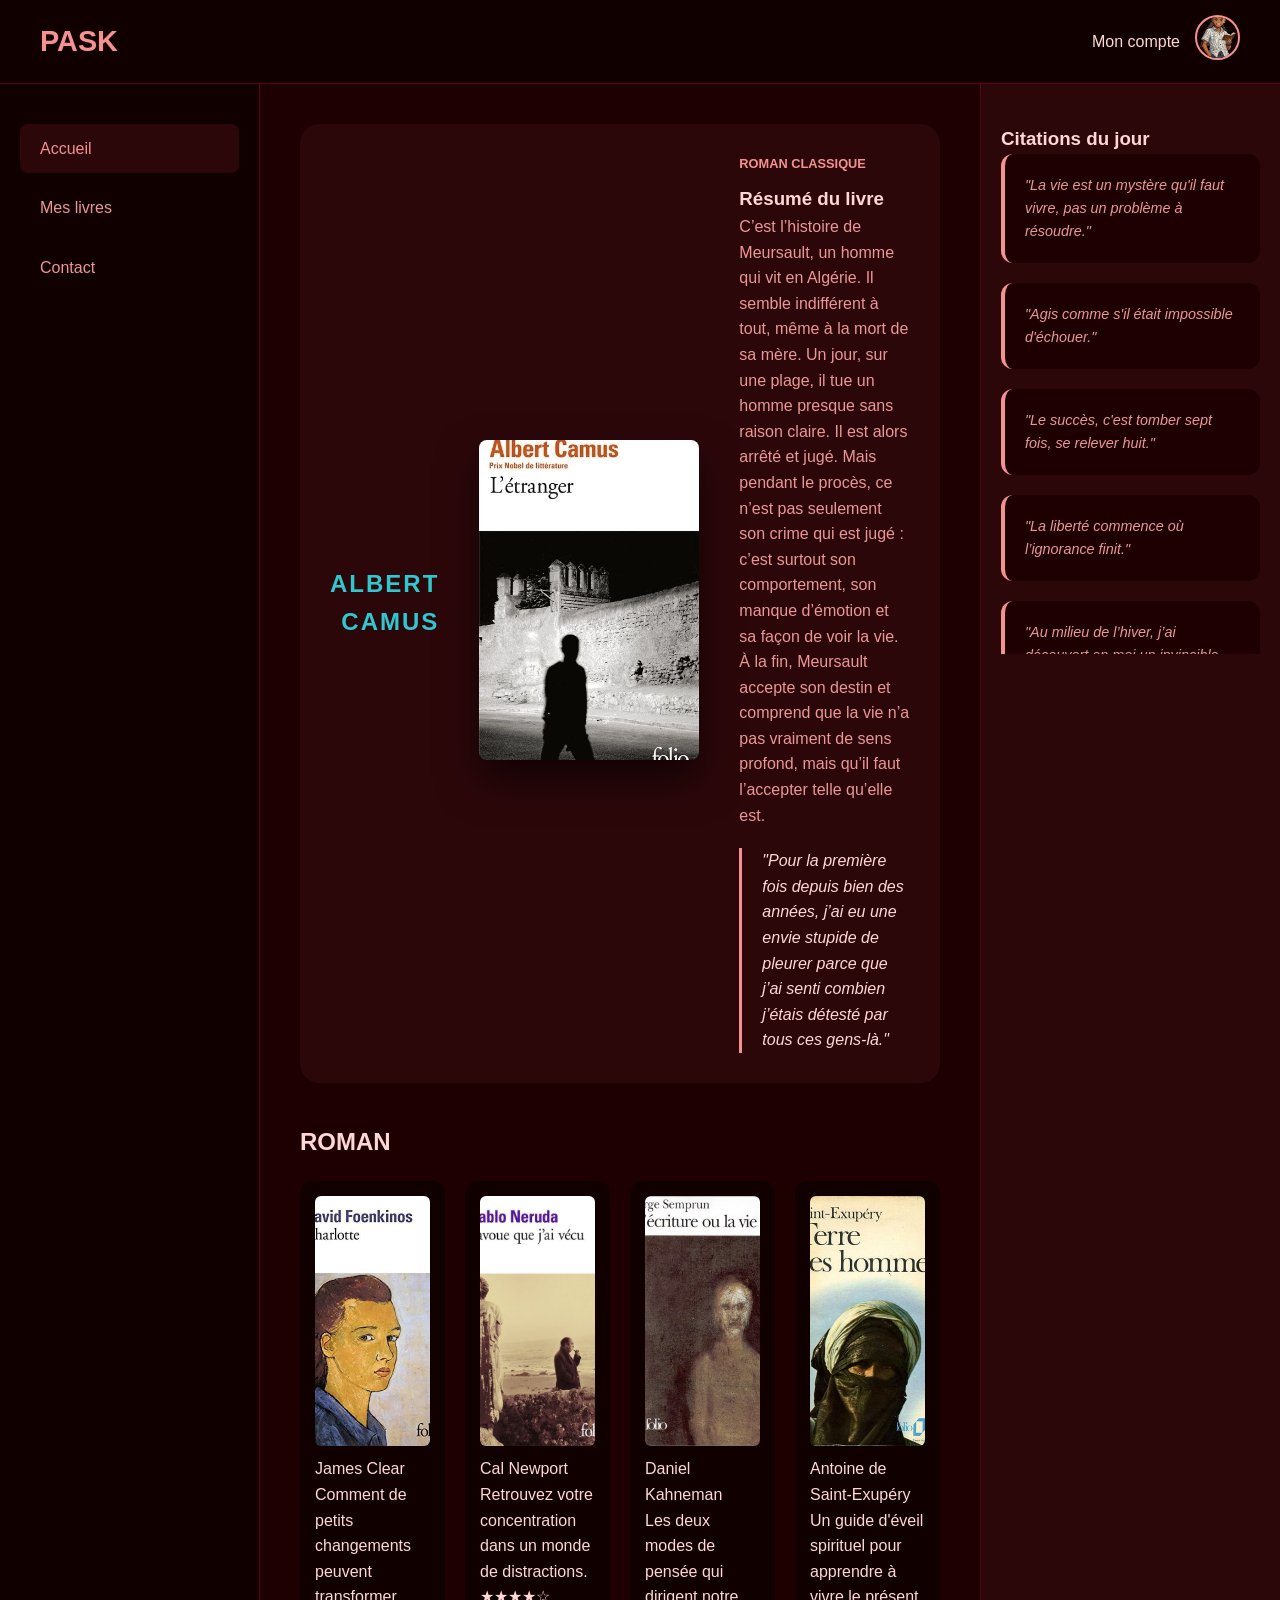
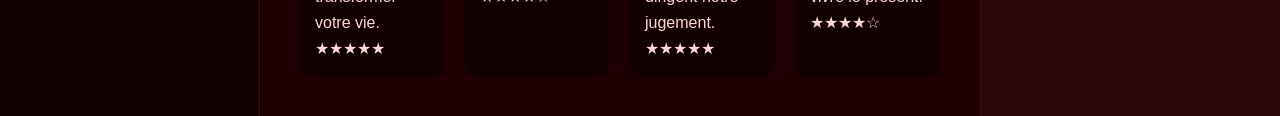
==== livre.html @ f46f2c7b "ajout de ma modification" ====
<!DOCTYPE html>
<html lang="fr">
<head>
    <meta charset="UTF-8">
    <meta name="viewport" content="width=device-width, initial-scale=1.0">
    <title>Page Livres</title>
    <link rel="stylesheet" href="index.css"> 
    <link rel="stylesheet" href="livre.css">
</head>
<body>

    <header class="main-header">
        <h1 class="logo">PA<span>SK</span></h1>
        <div class="user-profile">
            <span class="username">Mon compte</span>
            <div class="avatar">
                <img src="./IMG/KEVIN.jpg" alt="Photo de profil">
            </div>
        </div>
    </header>

    <div class="page-layout">
        <!-- PARTIE GAUCHE -->
        <aside class="sidebar-left">
            <nav class="side-menu">
                <a href="#" class="active">Accueil</a>
                <a href="#">Mes livres</a>
                <a href="#">Contact</a>
            </nav>
        </aside>

        <!-- AU CENTRE -->
        <main class="content-center">
            <section class="classic-book-section">
                <div class="classic-container">
                    <!-- GAUCHE : Nom de l'auteur -->
                    <div class="author-sidebar">
                        <span class="vertical-author">ALBERT CAMUS</span>
                    </div>

                    <!-- CENTRE : Image du livre -->
                    <div class="main-book-wrapper">
                        <img src="./IMG/ÉTRANGER (L') par Albert Camus couverture souple _ Indigo Chapters.jpeg" alt="L'Étranger" class="main-book-img">
                    </div>
                    
                    <!-- DROITE : Résumé et Citation -->
                    <div class="book-details">
                        <p class="book-badge">Roman Classique</p>
                        <h3>Résumé du livre</h3>
                        <p class="summary-text">C’est l’histoire de Meursault, un homme qui vit en Algérie. Il semble indifférent à tout, même à la mort de sa mère.

                            Un jour, sur une plage, il tue un homme presque sans raison claire. Il est alors arrêté et jugé.

                            Mais pendant le procès, ce n’est pas seulement son crime qui est jugé : c’est surtout son comportement, son manque d’émotion et sa façon de voir la vie.

                            À la fin, Meursault accepte son destin et comprend que la vie n’a pas vraiment de sens profond, mais qu’il faut l’accepter telle qu’elle est.</p>
                        <blockquote class="legendary-quote">
                            "Pour la première fois depuis bien des années, j’ai eu une envie stupide de pleurer parce que j’ai senti combien j’étais détesté par tous ces gens-là."
                        </blockquote>
                    </div>
                </div>
            </section>

            <h2 class="category-title" style="margin: 30px 0 20px 0;">ROMAN</h2>

            <div class="books-grid">
                <div class="book-item">
                    <div class="book-cover-wrapper"><img src="./IMG/5 romans sur l’art - Amelie du Chalard.jpeg"></div>
                    <div class="book-info">
                        <p class="author">James Clear</p>
                        <p class="summary-short">Comment de petits changements peuvent transformer votre vie.</p>
                        <div class="stars">★★★★★</div>
                    </div>
                </div>
                <div class="book-item">
                    <div class="book-cover-wrapper"><img src="./IMG/J'AVOUE QUE J'AI VECU.jpeg"></div>
                    <div class="book-info">
                        <p class="author">Cal Newport</p>
                        <p class="summary-short">Retrouvez votre concentration dans un monde de distractions.</p>
                        <div class="stars">★★★★☆</div>
                    </div>
                </div>
                <div class="book-item">
                    <div class="book-cover-wrapper"><img src="./IMG/L'écriture ou la vie de Jorge Semprun_ Meilleure lecture cette année.jpeg"></div>
                    <div class="book-info">
                        <p class="author">Daniel Kahneman</p>
                        <p class="summary-short">Les deux modes de pensée qui dirigent notre jugement.</p>
                        <div class="stars">★★★★★</div>
                    </div>
                </div>
                <div class="book-item">
                    <div class="book-cover-wrapper"><img src="./IMG/Terre des hommes (1939) - Antoine de Saint-Exupéry.jpeg"></div>
                    <div class="book-info">
                        <p class="author">Antoine de Saint-Exupéry</p>
                        <p class="summary-short">Un guide d'éveil spirituel pour apprendre à vivre le présent.</p>
                        <div class="stars">★★★★☆</div>
                    </div>
                </div>
            </div>
        </main>

        <!-- DROITE -->
        <aside class="sidebar-right">
            <h3>Citations du jour</h3>
            <div class="quotes-mask">
                <div class="quotes-track">
                    <div class="quote-item">"La vie est un mystère qu'il faut vivre, pas un problème à résoudre."</div>
                    <div class="quote-item">"Agis comme s'il était impossible d'échouer."</div>
                    <div class="quote-item">"Le succès, c'est tomber sept fois, se relever huit."</div>
                    <div class="quote-item">"La liberté commence où l’ignorance finit."</div>
                    <div class="quote-item">"Au milieu de l’hiver, j’ai découvert en moi un invincible été."</div>
                    <div class="quote-item">"La vie est un récit fragile."</div>
                    <div class="quote-item">"Ils ne savaient pas que c’était impossible, alors ils l’ont fait."</div>
                    <div class="quote-item"> "La langue est une arme puissante de culture."</div>
                    <div class="quote-item">"La douleur est inévitable, la souffrance est optionnelle."</div>
                    <div class="quote-item"> "Le mensonge donne des fleurs mais pas de fruits."</div>
                    <div class="quote-item">"Le tigre ne proclame pas sa tigritude, il bondit."</div>
                    <div class="quote-item">"L’émotion est nègre comme la raison est hellène."</div>
                    <div class="quote-item">"La foi est l’oiseau qui chante. "</div>
                    <div class="quote-item">"Votre douleur est la rupture de la coquille."</div>
                    <div class="quote-item">"Là où il y a ruine, il y a espoir."</div>
                    <div class="quote-item">"Un livre doit être la hache qui brise la mer gelée en nous."</div>
                    <div class="quote-item">"Être ou ne pas être, telle est la question."</div>
                    <div class="quote-item">"La souffrance est l’origine de la conscience."</div>
                    <div class="quote-item">"Tant que les lions n’auront pas leurs historiens, les histoires de chasse glorifieront toujours le chasseur."</div>
                    <div class="quote-item">"La peur ne prévient pas la mort."</div>
                    <div class="quote-item">"L’identité ne se compartimente pas."</div>
                    <div class="quote-item">"Le travail est l’amour rendu visible."</div>
                    <div class="quote-item">"Le monde brise tout le monde."</div>
                    <div class="quote-item">"Tu ne peux pas contrôler tous les événements."</div>
                    <div class="quote-item">"Ce n’est pas vrai que les gens cessent de poursuivre leurs rêves."</div>
                    <div class="quote-item">"Quand tu veux une chose, tout l’univers conspire."</div>
                    <div class="quote-item">"L’art est un effort pour créer."</div>
                    <div class="quote-item"></div>
                    <div class="quote-item">"Un voyage de mille lieues commence par un pas."</div>
                    <div class="quote-item">"Connais ton ennemi et connais-toi."</div>
                    <div class="quote-item">"Les livres sont des souvenirs."</div>
                    <div class="quote-item">"L’histoire est faite de voix oubliées."</div>
                    <div class="quote-item">"Nous sommes faits d’histoires."</div>
                    <div class="quote-item">"La nature façonne l’homme."</div>
                    <!-- Copie de la première pour la boucle infinie -->
                    <div class="quote-item">"La vie est un mystère qu'il faut vivre, pas un problème à résoudre."</div>
                </div>
            </div>
        </aside>
    </div>

</body>
</html>
---- index.css ----
/* ==========================================================================
   1. VARIABLES DE THÈME (Palette de couleurs)
   ========================================================================== */
:root {
  /* hsl (fallback color) */
  --bg-dark: hsl(354 100% 3%);
  --bg: hsl(355 100% 6%);
  --bg-light: hsl(356 71% 10%);
  --text: hsl(1 100% 100%);
  --text-muted: hsl(0 66% 75%);
  --highlight: hsl(358 40% 44%);
  --border: hsl(355 54% 31%);
  --border-muted: hsl(348 99% 18%);
  --primary: hsl(360 82% 76%);
  --secondary: hsl(183 63% 50%);
  --danger: hsl(8 63% 66%);
  --warning: hsl(52 49% 46%);
  --success: hsl(151 41% 51%);
  --info: hsl(217 73% 68%);
  
  /* oklch */
  --bg-dark: oklch(0.1 0.06 20);
  --bg: oklch(0.15 0.06 20);
  --bg-light: oklch(0.2 0.06 20);
  --text: oklch(0.96 0.1 20);
  --text-muted: oklch(0.76 0.1 20);
  --highlight: oklch(0.5 0.12 20);
  --border: oklch(0.4 0.12 20);
  --border-muted: oklch(0.3 0.12 20);
  --primary: oklch(0.76 0.12 20);
  --secondary: oklch(0.76 0.12 200);
  --danger: oklch(0.7 0.12 30);
  --warning: oklch(0.7 0.12 100);
  --success: oklch(0.7 0.12 160);
  --info: oklch(0.7 0.12 260);
}

body.light {
  /* hsl (fallback color) */
  --bg-dark: hsl(1 100% 94%);
  --bg: hsl(2 100% 99%);
  --bg-light: hsl(2 100% 100%);
  --text: hsl(348 100% 6%);
  --text-muted: hsl(355 54% 31%);
  --highlight: hsl(1 100% 100%);
  --border: hsl(359 41% 56%);
  --border-muted: hsl(359 60% 69%);
  --primary: hsl(355 54% 31%);
  --secondary: hsl(183 100% 8%);
  --danger: hsl(7 47% 42%);
  --warning: hsl(53 100% 17%);
  --success: hsl(161 100% 19%);
  --info: hsl(217 50% 44%);
  
  /* oklch */
  --bg-dark: oklch(0.92 0.06 20);
  --bg: oklch(0.96 0.06 20);
  --bg-light: oklch(1 0.06 20);
  --text: oklch(0.15 0.12 20);
  --text-muted: oklch(0.4 0.12 20);
  --highlight: oklch(1 0.12 20);
  --border: oklch(0.6 0.12 20);
  --border-muted: oklch(0.7 0.12 20);
  --primary: oklch(0.4 0.12 20);
  --secondary: oklch(0.4 0.12 200);
  --danger: oklch(0.5 0.12 30);
  --warning: oklch(0.5 0.12 100);
  --success: oklch(0.5 0.12 160);
  --info: oklch(0.5 0.12 260);
}

/* ==========================================================================
   2. Initialiser le CSS ET BASES
   ========================================================================== */
*, *::before, *::after {
  box-sizing: border-box;
  margin: 0;
  padding: 0;
}

body {
  font-family: 'Segoe UI', Tahoma, Geneva, Verdana, sans-serif;
  background-color: var(--bg);
  color: var(--text);
  line-height: 1.6;
  transition: background-color 0.3s ease, color 0.3s ease;
}

/* ==========================================================================
   3. STRUCTURE MODULAIRE (Design System à utiliser par l'équipe)
   ========================================================================== */
.container {
  max-width: 1200px;
  margin: 0 auto;
  padding: 2rem;
}

.text-muted {
  color: var(--text-muted);
}

/* Boutons */
.btn {
  display: inline-block;
  padding: 0.6rem 1.2rem;
  border: none;
  border-radius: 6px;
  font-weight: bold;
  cursor: pointer;
  text-decoration: none;
  transition: opacity 0.2s;
}

.btn:hover {
  opacity: 0.8;
}

.btn-primary {
  background-color: var(--primary);
  color: var(--bg-dark); /* Contraste sur le bouton primary */
}

.btn-secondary {
  background-color: var(--bg-light);
  color: var(--secondary);
  border: 1px solid var(--border);
}

/* Système de grille pour les livres/histoires */
.grid {
  display: grid;
  grid-template-columns: repeat(auto-fill, minmax(300px, 1fr));
  gap: 2rem;
  margin-top: 2rem;
}

/* Composant : Card */
.card {
  background-color: var(--bg-light);
  border: 1px solid var(--border);
  border-radius: 8px;
  padding: 1.5rem;
  transition: transform 0.2s ease, border-color 0.2s ease;
}

.card:hover {
  transform: translateY(-5px);
  border-color: var(--primary);
}

.card-title {
  color: var(--primary);
  margin-bottom: 0.5rem;
  font-size: 1.25rem;
}

.card-subtitle {
  color: var(--secondary);
  font-size: 0.9rem;
  margin-bottom: 1rem;
  text-transform: uppercase;
  letter-spacing: 0.05em;
}

.card-text {
  margin-bottom: 1.5rem;
  color: var(--text-muted);
}
---- livre.css ----
/* 1. Reset et Layout global */
body {
    background-color: var(--bg-dark);
    margin: 0;
    padding: 0;
    overflow-x: hidden;
}

.page-layout {
    display: grid;
    grid-template-columns: 260px 1fr 300px; /* Force les 3 colonnes */
    min-height: 100vh;
    width: 100%;
}

/* 2. HEADER */
.main-header {
    display: flex;
    justify-content: space-between;
    align-items: center;
    padding: 15px 40px;
    background-color: var(--bg-dark);
    border-bottom: 1px solid var(--border-muted);
}

.logo { color: var(--primary); font-weight: bold; font-size: 1.8rem; text-decoration: none;}
.user-profile { display: flex; align-items: center; color: var(--text); gap: 15px;}
.avatar img { 
    width: 45px; height: 45px; 
    border-radius: 50%; 
    border: 2px solid var(--primary);
    object-fit: cover;
}

/* 3. COLONNE GAUCHE */
.sidebar-left {
    background-color: var(--bg-dark); 
    padding: 40px 20px;
    border-right: 1px solid var(--border-muted);
}

.side-menu a {
    display: block;
    color: var(--text-muted);
    text-decoration: none;
    padding: 12px 20px;
    margin-bottom: 10px;
    border-radius: 8px;
    transition: 0.3s;
}

.side-menu a.active, .side-menu a:hover {
    background-color: var(--bg-light);
    color: var(--primary);
}
/* Container Flex pour aligner Auteur | Image | Détails */
.classic-container {
    display: flex;
    align-items: center; /* Aligne tout verticalement au centre */
    justify-content: space-between;
    gap: 40px;
}
/* Style de l'auteur à gauche */
.author-sidebar {
    flex: 1; /* Prend de la place à gauche */
    text-align: right;
}
.vertical-author {
    color: var(--secondary);
    font-weight: bold;
    font-size: 1.5rem;
    text-transform: uppercase;
    letter-spacing: 2px;
}
/* Style de l'image au centre */
.main-book-wrapper {
    flex: 0 0 auto; /* Ne s'écrase pas */
}

/* 4. COLONNE CENTRALE */
.content-center {
    background-color: var(--bg);
    padding: 40px;
}

.classic-book-section {
    background-color: var(--bg-light);
    padding: 30px;
    border-radius: 20px;
    margin-bottom: 40px;
}

.main-book-img {
    width: 220px;
    height: 320px;
    object-fit: cover;
    border-radius: 8px;
    box-shadow: 0 20px 40px rgba(0,0,0,0.6);
}

.books-grid {
    display: grid;
    grid-template-columns: repeat(4, 1fr);
    gap: 20px;
}
/* Style des détails à droite */
.book-details {
    flex: 2; /* Donne plus d'espace au texte */
    text-align: left;
}

.book-badge {
    color: var(--primary);
    text-transform: uppercase;
    font-size: 0.8rem;
    font-weight: bold;
    margin-bottom: 10px;
}

.summary-text {
    color: var(--text-muted);
    line-height: 1.6;
    margin-bottom: 20px;
    max-width: 400px; /* Évite que le texte soit trop large */
}

.legendary-quote {
    font-style: italic;
    color: var(--text);
    border-left: 3px solid var(--primary);
    padding-left: 20px;
    margin: 0;
}

.book-item {
    background-color: var(--bg-dark);
    padding: 15px;
    border-radius: 12px;
    transition: 0.3s ease;
}

.book-item:hover { transform: translateY(-8px); }

.book-cover-wrapper {
    width: 100%;
    height: 250px;
    overflow: hidden;
    border-radius: 6px;
    margin-bottom: 10px;
}

.book-cover-wrapper img { width: 100%; height: 100%; object-fit: cover; }

/* 5. COLONNE DROITE (CITATIONS) */
.sidebar-right {
    background-color: var(--bg-light); 
    padding: 40px 20px;
    border-left: 1px solid var(--border-muted);
}

.quotes-mask {
    height: 500px; 
    overflow: hidden;
    position: relative;
}

.quotes-track {
    display: flex;
    flex-direction: column;
    gap: 20px;
    animation: scrollQuotesUp 15s linear infinite;
}

.quote-item {
    background-color: var(--bg);
    color: var(--text-muted);
    padding: 20px;
    border-radius: 12px;
    font-size: 0.9rem;
    font-style: italic;
    border-left: 4px solid var(--primary);
}

@keyframes scrollQuotesUp {
    0% { transform: translateY(0); }
    100% { transform: translateY(-50%); } /* -50% car on a doublé les citations pour la boucle */
}
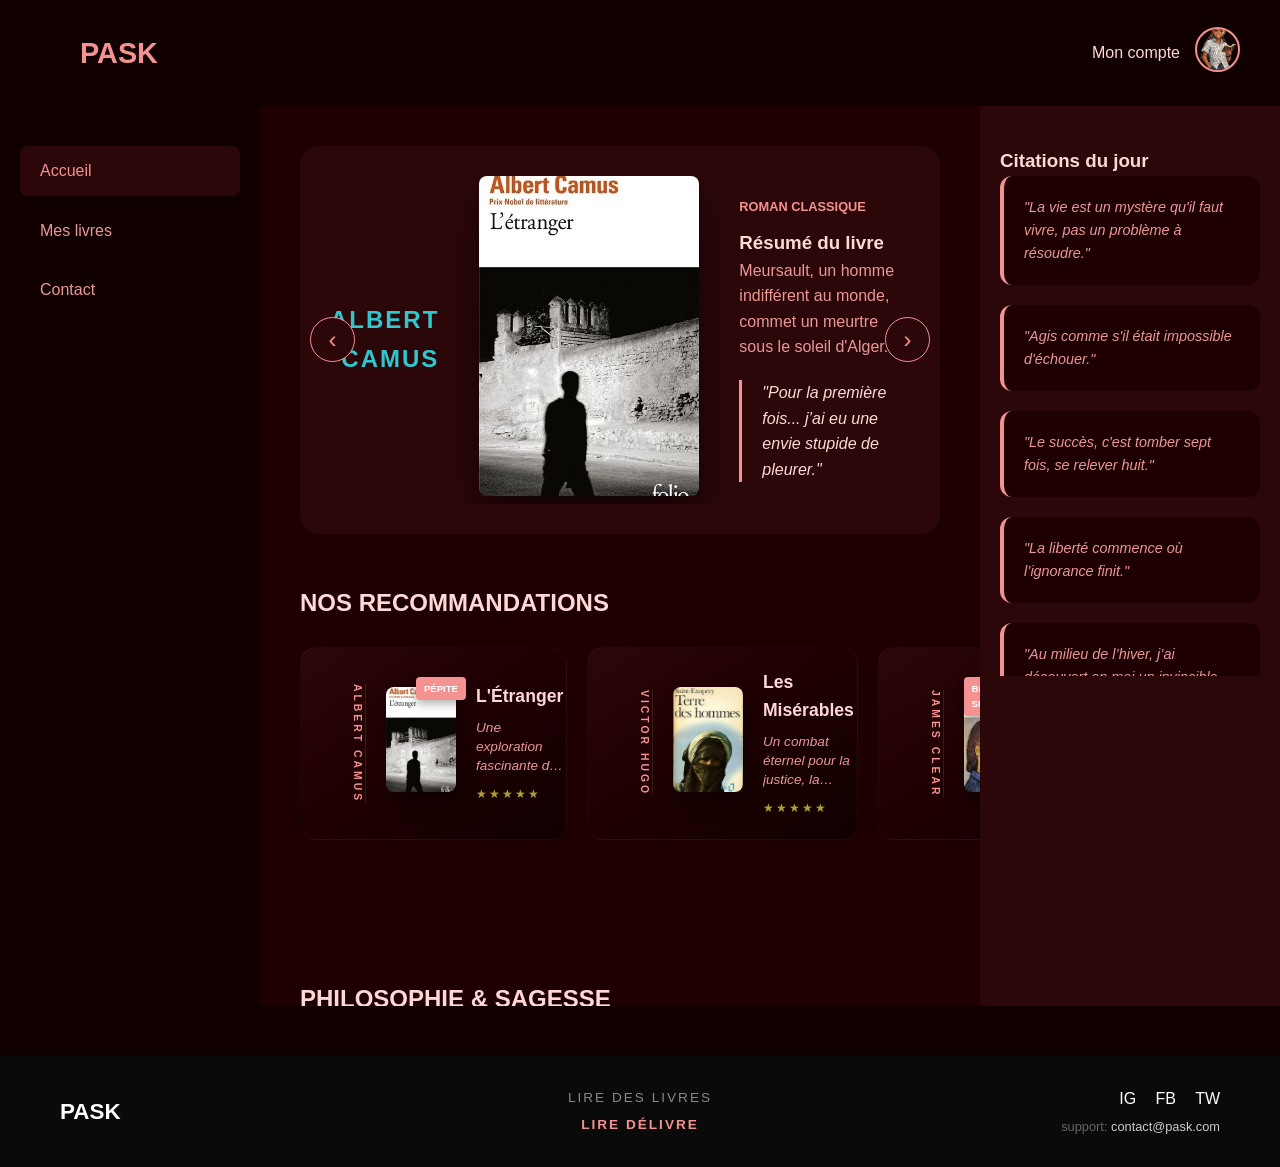
==== commit 168a7d06: "modification 2" ====
--- a/livre.html
+++ b/livre.html
@@ -10,7 +10,16 @@
 <body>
 
     <header class="main-header">
-        <h1 class="logo">PA<span>SK</span></h1>
+        <header class="main-header">
+            <!-- Le bouton Hamburger -->
+            <div class="menu-toggle" id="mobile-menu">
+                <span class="bar"></span>
+                <span class="bar"></span>
+                <span class="bar"></span>
+            </div>
+            <h1 class="logo">PA<span>SK</span></h1>
+        </header>
+        
         <div class="user-profile">
             <span class="username">Mon compte</span>
             <div class="avatar">
@@ -31,72 +40,242 @@
 
         <!-- AU CENTRE -->
         <main class="content-center">
+            
+            
             <section class="classic-book-section">
-                <div class="classic-container">
-                    <!-- GAUCHE : Nom de l'auteur -->
-                    <div class="author-sidebar">
-                        <span class="vertical-author">ALBERT CAMUS</span>
+                <div class="slider-container">
+                    <!-- Bouton Gauche -->
+                    <button class="slide-arrow" id="slide-arrow-prev">&#8249;</button>
+                    
+                    <div class="classic-slider" id="classic-slider">
+                        
+                        <!-- LIVRE 1 : L'Étranger -->
+                        <div class="classic-container">
+                            <div class="author-sidebar">
+                                <span class="vertical-author">ALBERT CAMUS</span>
+                            </div>
+                            <div class="main-book-wrapper">
+                                <img src="./IMG/ÉTRANGER (L') par Albert Camus couverture souple _ Indigo Chapters.jpeg" alt="L'Étranger" class="main-book-img">
+                            </div>
+                            <div class="book-details">
+                                <p class="book-badge">Roman Classique</p>
+                                <h3>Résumé du livre</h3>
+                                <p class="summary-text">Meursault, un homme indifférent au monde, commet un meurtre sous le soleil d'Alger...</p>
+                                <blockquote class="legendary-quote">
+                                    "Pour la première fois... j’ai eu une envie stupide de pleurer."
+                                </blockquote>
+                            </div>
+                        </div>
+
+                        <!-- LIVRE 2  -->
+                        <div class="classic-container">
+                            <div class="author-sidebar">
+                                <span class="vertical-author">VICTOR HUGO</span>
+                            </div>
+                            <div class="main-book-wrapper">
+                                <img src="./IMG/Terre des hommes (1939) - Antoine de Saint-Exupéry.jpeg" alt="Autre Livre" class="main-book-img">
+                            </div>
+                            <div class="book-details">
+                                <p class="book-badge">Chef-d'œuvre</p>
+                                <h3>Les Misérables</h3>
+                                <p class="summary-text">Le destin croisé de Jean Valjean dans une France en pleine révolution sociale...</p>
+                                <blockquote class="legendary-quote">
+                                    "Même la nuit la plus sombre prendra fin."
+                                </blockquote>
+                            </div>
+                        </div>
+
                     </div>
 
-                    <!-- CENTRE : Image du livre -->
-                    <div class="main-book-wrapper">
-                        <img src="./IMG/ÉTRANGER (L') par Albert Camus couverture souple _ Indigo Chapters.jpeg" alt="L'Étranger" class="main-book-img">
-                    </div>
-                    
-                    <!-- DROITE : Résumé et Citation -->
-                    <div class="book-details">
-                        <p class="book-badge">Roman Classique</p>
-                        <h3>Résumé du livre</h3>
-                        <p class="summary-text">C’est l’histoire de Meursault, un homme qui vit en Algérie. Il semble indifférent à tout, même à la mort de sa mère.
-
-                            Un jour, sur une plage, il tue un homme presque sans raison claire. Il est alors arrêté et jugé.
-
-                            Mais pendant le procès, ce n’est pas seulement son crime qui est jugé : c’est surtout son comportement, son manque d’émotion et sa façon de voir la vie.
-
-                            À la fin, Meursault accepte son destin et comprend que la vie n’a pas vraiment de sens profond, mais qu’il faut l’accepter telle qu’elle est.</p>
-                        <blockquote class="legendary-quote">
-                            "Pour la première fois depuis bien des années, j’ai eu une envie stupide de pleurer parce que j’ai senti combien j’étais détesté par tous ces gens-là."
-                        </blockquote>
-                    </div>
+                    <!-- Bouton Droite -->
+                    <button class="slide-arrow" id="slide-arrow-next">&#8250;</button>
                 </div>
             </section>
 
-            <h2 class="category-title" style="margin: 30px 0 20px 0;">ROMAN</h2>
-
-            <div class="books-grid">
-                <div class="book-item">
-                    <div class="book-cover-wrapper"><img src="./IMG/5 romans sur l’art - Amelie du Chalard.jpeg"></div>
-                    <div class="book-info">
-                        <p class="author">James Clear</p>
-                        <p class="summary-short">Comment de petits changements peuvent transformer votre vie.</p>
-                        <div class="stars">★★★★★</div>
+            <!-- SECTION DES ÉTAGES (4 GROUPES DE 4) -->
+            <div class="floors-container">
+                
+                <!-- ÉTAGE DES RECOMMANDATIONS -->
+                <div class="book-floor">
+                    <h2 class="category-title">NOS RECOMMANDATIONS</h2>
+                    
+                   <div class="mini-classic-grid">
+    
+                        <!-- Item 1 : Camus -->
+                        <div class="mini-classic-item">
+                            <div class="mini-author">ALBERT CAMUS</div>
+                            <div class="mini-img-wrapper">
+                                <img src="./IMG/ÉTRANGER (L') par Albert Camus couverture souple _ Indigo Chapters.jpeg" alt="L'Étranger">
+                                <div class="recommendation-badge">Pépite</div>
+                            </div>
+                            <div class="mini-details">
+                                <h4>L'Étranger</h4>
+                                <p class="mini-summary">Une exploration fascinante de l'absurdité humaine à travers le destin de Meursault.</p>
+                                <div class="stars">★★★★★</div>
+                            </div>
+                        </div>
+
+                        <!-- Item 2 : Hugo -->
+                        <div class="mini-classic-item">
+                            <div class="mini-author">VICTOR HUGO</div>
+                            <div class="mini-img-wrapper">
+                                <img src="./IMG/Terre des hommes (1939) - Antoine de Saint-Exupéry.jpeg" alt="Les Misérables">
+                            </div>
+                            <div class="mini-details">
+                                <h4>Les Misérables</h4>
+                                <p class="mini-summary">Un combat éternel pour la justice, la rédemption et l'amour dans une France tourmentée.</p>
+                                <div class="stars">★★★★★</div>
+                            </div>
+                        </div>
+
+                        <!-- Item 3 : James Clear -->
+                        <div class="mini-classic-item">
+                            <div class="mini-author">JAMES CLEAR</div>
+                            <div class="mini-img-wrapper">
+                                <img src="./IMG/5 romans sur l’art - Amelie du Chalard.jpeg" alt="Atomic Habits">
+                                <div class="recommendation-badge">Best-Seller</div>
+                            </div>
+                            <div class="mini-details">
+                                <h4>Atomic Habits</h4>
+                                <p class="mini-summary">Comment de petits changements atomiques peuvent transformer votre vie durablement.</p>
+                                <div class="stars">★★★★★</div>
+                            </div>
+                        </div>
+
+                        <!-- Item 4 : Cal Newport -->
+                        <div class="mini-classic-item">
+                            <div class="mini-author">CAL NEWPORT</div>
+                            <div class="mini-img-wrapper">
+                                <img src="./IMG/J'AVOUE QUE J'AI VECU.jpeg" alt="Deep Work">
+                            </div>
+                            <div class="mini-details">
+                                <h4>Deep Work</h4>
+                                <p class="mini-summary">Retrouvez votre concentration profonde dans un monde de distractions numériques.</p>
+                                <div class="stars">★★★★☆</div>
+                            </div>
+                        </div>
+
                     </div>
-                </div>
-                <div class="book-item">
-                    <div class="book-cover-wrapper"><img src="./IMG/J'AVOUE QUE J'AI VECU.jpeg"></div>
-                    <div class="book-info">
-                        <p class="author">Cal Newport</p>
-                        <p class="summary-short">Retrouvez votre concentration dans un monde de distractions.</p>
-                        <div class="stars">★★★★☆</div>
+                </div> 
+                                    <!-- ÉTAGE PHILOSOPHIE & SAGESSE (GRILLE 2x3) -->
+                    <div class="book-floor" style="margin-top: 80px;">
+                        <h2 class="category-title">PHILOSOPHIE & SAGESSE</h2>
+                        
+                        <div class="philosophy-grid-double">
+                            
+                            <!-- LIGNE 1 -->
+                            <div class="philo-card">
+                                <div class="philo-content">
+                                    <span class="philo-tag">Stoïcisme</span>
+                                    <h4>Pensées pour moi-même</h4>
+                                    <span class="philo-author">MARC AURÈLE</span>
+                                </div>
+                                <div class="philo-img"><img src="./IMG/Terre des hommes (1939) - Antoine de Saint-Exupéry.jpeg"></div>
+                            </div>
+
+                            <div class="philo-card reverse">
+                                <div class="philo-content">
+                                    <span class="philo-tag">Existentialisme</span>
+                                    <h4>L'Être et le Néant</h4>
+                                    <span class="philo-author">J.P. SARTRE</span>
+                                </div>
+                                <div class="philo-img"><img src="./IMG/ÉTRANGER (L') par Albert Camus couverture souple _ Indigo Chapters.jpeg"></div>
+                            </div>
+
+                            <!-- LIGNE 2 -->
+                            <div class="philo-card reverse">
+                                <div class="philo-content">
+                                    <span class="philo-tag">Idéalisme</span>
+                                    <h4>La République</h4>
+                                    <span class="philo-author">PLATON</span>
+                                </div>
+                                <div class="philo-img"><img src="./IMG/J'AVOUE QUE J'AI VECU.jpeg"></div>
+                            </div>
+
+                            <div class="philo-card">
+                                <div class="philo-content">
+                                    <span class="philo-tag">Éthique</span>
+                                    <h4>Ainsi parlait Zarathoustra</h4>
+                                    <span class="philo-author">F. NIETZSCHE</span>
+                                </div>
+                                <div class="philo-img"><img src="./IMG/L'écriture ou la vie de Jorge Semprun_ Meilleure lecture cette année.jpeg"></div>
+                            </div>
+
+                            <!-- LIGNE 3 -->
+                            <div class="philo-card">
+                                <div class="philo-content">
+                                    <span class="philo-tag">Sagesse</span>
+                                    <h4>Le Prophète</h4>
+                                    <span class="philo-author">KAHLIL GIBRAN</span>
+                                </div>
+                                <div class="philo-img"><img src="./IMG/5 romans sur l’art - Amelie du Chalard.jpeg"></div>
+                            </div>
+
+                            <div class="philo-card reverse">
+                                <div class="philo-content">
+                                    <span class="philo-tag">Politique</span>
+                                    <h4>Le Prince</h4>
+                                    <span class="philo-author">NICOLAS MACHIAVEL</span>
+                                </div>
+                                <div class="philo-img"><img src="./IMG/KEVIN.jpg"></div>
+                            </div>
+
+                        </div>
                     </div>
-                </div>
-                <div class="book-item">
-                    <div class="book-cover-wrapper"><img src="./IMG/L'écriture ou la vie de Jorge Semprun_ Meilleure lecture cette année.jpeg"></div>
-                    <div class="book-info">
-                        <p class="author">Daniel Kahneman</p>
-                        <p class="summary-short">Les deux modes de pensée qui dirigent notre jugement.</p>
-                        <div class="stars">★★★★★</div>
+                                                            <!-- SECTION AMOUR & PASSION -->
+                    <div class="book-floor" style="margin-top: 80px;">
+                        <h2 class="category-title" style="color: #d63384; text-align: center; letter-spacing: 4px;">AMOUR & PASSION</h2>
+                        
+                        <div class="passion-grid-uniform">
+                            
+                            <!-- LIVRE 1 -->
+                            <div class="passion-item">
+                                <div class="passion-card">
+                                    <img src="./IMG/ÉTRANGER (L') par Albert Camus couverture souple _ Indigo Chapters.jpeg" alt="Livre">
+                                    <div class="passion-overlay">
+                                        <span class="heart-pulse">❤️</span>
+                                    </div>
+                                </div>
+                                <div class="passion-meta">
+                                    <h4>Orgueil et Préjugés</h4>
+                                    <p>JANE AUSTEN</p>
+                                </div>
+                            </div>
+
+                            <!-- LIVRE 2 -->
+                            <div class="passion-item">
+                                <div class="passion-card">
+                                    <img src="./IMG/J'AVOUE QUE J'AI VECU.jpeg" alt="Livre">
+                                    <div class="passion-overlay">
+                                        <span class="heart-pulse">❤️</span>
+                                    </div>
+                                </div>
+                                <div class="passion-meta">
+                                    <h4>Belle du Seigneur</h4>
+                                    <p>ALBERT COHEN</p>
+                                </div>
+                            </div>
+
+                            <!-- LIVRE 3 -->
+                            <div class="passion-item">
+                                <div class="passion-card">
+                                    <img src="./IMG/5 romans sur l’art - Amelie du Chalard.jpeg" alt="Livre">
+                                    <div class="passion-overlay">
+                                        <span class="heart-pulse">❤️</span>
+                                    </div>
+                                </div>
+                                <div class="passion-meta">
+                                    <h4>Roméo et Juliette</h4>
+                                    <p>W. SHAKESPEARE</p>
+                                </div>
+                            </div>
+
+                        
+
+                        </div>
                     </div>
-                </div>
-                <div class="book-item">
-                    <div class="book-cover-wrapper"><img src="./IMG/Terre des hommes (1939) - Antoine de Saint-Exupéry.jpeg"></div>
-                    <div class="book-info">
-                        <p class="author">Antoine de Saint-Exupéry</p>
-                        <p class="summary-short">Un guide d'éveil spirituel pour apprendre à vivre le présent.</p>
-                        <div class="stars">★★★★☆</div>
-                    </div>
-                </div>
-            </div>
+            </div> 
+
         </main>
 
         <!-- DROITE -->
@@ -144,6 +323,38 @@
             </div>
         </aside>
     </div>
-
+   <footer class="pask-footer">
+        <div class="footer-left">
+            <h2>PASK</h2>
+        </div>
+
+        <div class="footer-center">
+            <p>Lire des livres</p>
+            <p class="highlight">Lire délivre</p>
+        </div>
+
+        <div class="footer-right">
+            <div class="icons">
+                <span>IG</span> <span>FB</span> <span>TW</span>
+            </div>
+            <p class="email">support: <span>contact@pask.com</span></p>
+        </div>
+    </footer>
+     
 </body>
+<script>
+    const slider = document.getElementById("classic-slider");
+    const prevButton = document.getElementById("slide-arrow-prev");
+    const nextButton = document.getElementById("slide-arrow-next");
+
+    nextButton.addEventListener("click", () => {
+        const slideWidth = slider.clientWidth;
+        slider.scrollLeft += slideWidth;
+    });
+
+    prevButton.addEventListener("click", () => {
+        const slideWidth = slider.clientWidth;
+        slider.scrollLeft -= slideWidth;
+    });
+</script>
 </html>
--- a/livre.css
+++ b/livre.css
@@ -3,24 +3,27 @@
     background-color: var(--bg-dark);
     margin: 0;
     padding: 0;
-    overflow-x: hidden;
+    height: 100vh; 
+    overflow: hidden; 
+
 }
 
 .page-layout {
     display: grid;
-    grid-template-columns: 260px 1fr 300px; /* Force les 3 colonnes */
-    min-height: 100vh;
+    grid-template-columns: 260px 1fr 300px; 
     width: 100%;
-}
-
-/* 2. HEADER */
+    grid-template-columns: 260px 1fr 300px;
+    height: 100vh; /* La grille prend toute la hauteur de l'écran */
+}
+
+
 .main-header {
     display: flex;
     justify-content: space-between;
     align-items: center;
     padding: 15px 40px;
     background-color: var(--bg-dark);
-    border-bottom: 1px solid var(--border-muted);
+    border-bottom: none;
 }
 
 .logo { color: var(--primary); font-weight: bold; font-size: 1.8rem; text-decoration: none;}
@@ -36,8 +39,14 @@
 .sidebar-left {
     background-color: var(--bg-dark); 
     padding: 40px 20px;
-    border-right: 1px solid var(--border-muted);
-}
+    border-right: none;
+}
+.sidebar-left, .sidebar-right {
+    height: 100vh;
+    border-left: none;
+    overflow: hidden; /* Pas de scroll pour les colonnes fixes */
+}
+
 
 .side-menu a {
     display: block;
@@ -81,6 +90,179 @@
 .content-center {
     background-color: var(--bg);
     padding: 40px;
+    height: 100vh; /* Elle fait la hauteur de l'écran */
+    overflow-y: auto; /* IMPORTANT : On active le scroll vertical uniquement ici */
+}
+/* Personnaliser la scrollbar du centre (Optionnel) */
+.content-center::-webkit-scrollbar {
+    width: 8px;
+}
+/* Container du Slider */
+.slider-container {
+    position: relative;
+    display: flex;
+    align-items: center;
+}
+/* Zone qui défile horizontalement */
+.classic-slider {
+    display: flex;
+    overflow-x: auto; /* Permet de glisser */
+    scroll-behavior: smooth;
+    gap: 0; /* Pas d'espace entre les pages du slider */
+    width: 100%;
+    scrollbar-width: none; /* Cache la barre sur Firefox */
+}
+.classic-slider::-webkit-scrollbar {
+    display: none; /* Cache la barre sur Chrome/Safari */
+}
+
+/* Chaque livre prend 100% de la largeur du centre */
+.classic-container {
+    flex: 0 0 100%; 
+    display: flex;
+    align-items: center;
+    justify-content: space-between;
+    gap: 40px;
+}
+/* --- LA GRILLE DES ÉTAGES --- */
+.mini-classic-grid {
+    display: grid;
+    /* On passe de 2 à 4 colonnes */
+    grid-template-columns: repeat(4, 1fr); 
+    gap: 20px;
+    margin-top: 25px;
+}
+
+
+/* Le style de l'item */
+
+.mini-classic-item {
+    display: flex;
+    align-items: center;
+    background: linear-gradient(145deg, var(--bg-light), var(--bg-dark)); 
+    padding: 20px;
+    border-radius: 16px;
+    gap: 20px;
+    border: 1px solid rgba(255, 255, 255, 0.03);
+    position: relative;
+    transition: all 0.4s cubic-bezier(0.175, 0.885, 0.32, 1.275);
+    cursor: pointer;
+}
+/* Petit badge de recommandation */
+.recommendation-badge {
+    position: absolute;
+    top: -10px;
+    right: -10px;
+    background: var(--primary);
+    color: #fff;
+    font-size: 0.6rem;
+    font-weight: bold;
+    padding: 4px 8px;
+    border-radius: 4px;
+    text-transform: uppercase;
+    box-shadow: 0 4px 10px rgba(0,0,0,0.3);
+}
+
+.mini-classic-item:hover {
+    transform: translateY(-8px) scale(1.02);
+    box-shadow: 0 15px 35px rgba(0, 0, 0, 0.5);
+    border-color: var(--primary); /* La bordure s'allume */
+}
+
+/* --- L'AUTEUR VERTICAL --- */
+.mini-author {
+    flex: 0 0 45px;
+    font-size: 0.65rem;
+    font-weight: 900;
+    color: var(--primary);
+    writing-mode: vertical-rl;
+    text-transform: uppercase;
+    letter-spacing: 3px;
+    text-align: center;
+    border-right: 1px solid rgba(255,255,255,0.1);
+    padding-left: 10px;
+}
+
+/* --- L'IMAGE ET SON BADGE --- */
+.mini-img-wrapper {
+    position: relative;
+    flex: 0 0 70px;
+}
+
+.mini-img-wrapper img {
+    width: 70px;
+    height: 105px;
+    object-fit: cover;
+    border-radius: 8px;
+    box-shadow: 5px 10px 20px rgba(0,0,0,0.4);
+    transition: 0.3s;
+}
+
+/* Détails à droite */
+.mini-details {
+    flex: 1;
+}
+.mini-details h4 {
+    margin: 0 0 8px 0;
+    color: var(--text);
+    font-size: 1.1rem;
+    font-weight: 600;
+}
+
+.mini-summary {
+    font-size: 0.85rem;
+       color: var(--text-muted);
+       font-style: italic;
+       line-height: 1.4;
+       margin-bottom: 10px;
+       display: -webkit-box;
+       -webkit-line-clamp: 3;
+       -webkit-box-orient: vertical;
+       overflow: hidden;
+}
+.stars {
+    font-size: 0.75rem;
+    color: var(--warning);
+    letter-spacing: 2px;
+}
+
+/* Flèches de navigation */
+.slide-arrow {
+    position: absolute;
+    z-index: 10;
+    background: var(--bg-light);
+    border: 1px solid var(--primary);
+    color: var(--primary);
+    width: 45px;
+    height: 45px;
+    border-radius: 50%;
+    cursor: pointer;
+    font-size: 1.5rem;
+    display: flex;
+    align-items: center;
+    justify-content: center;
+    transition: 0.3s;
+}
+
+.slide-arrow:hover {
+    background: var(--primary);
+    color: white;
+}
+
+#slide-arrow-prev { left: -20px; }
+#slide-arrow-next { right: -20px; }
+
+/* Espacement entre les étages */
+.floors-container {
+    margin-top: 50px;
+    display: flex;
+    flex-direction: column;
+    gap: 60px; /* Espace entre Roman, Poésie, etc. */
+}
+
+.content-center::-webkit-scrollbar-thumb {
+    background: var(--primary);
+    border-radius: 10px;
 }
 
 .classic-book-section {
@@ -151,11 +333,187 @@
 
 .book-cover-wrapper img { width: 100%; height: 100%; object-fit: cover; }
 
+
+
+/* La nouvelle grille en 2 colonnes */
+.philosophy-grid-double {
+    display: grid;
+    grid-template-columns: 1fr 1fr; /* Deux colonnes égales */
+    gap: 25px;
+    margin-top: 30px;
+}
+
+.philo-card {
+    display: flex;
+    height: 160px; /* On réduit un peu la hauteur pour que ce soit compact à deux */
+    background: rgba(255, 255, 255, 0.02);
+    border: 1px solid rgba(255, 255, 255, 0.05);
+    border-radius: 15px;
+    overflow: hidden;
+    transition: all 0.4s ease;
+}
+
+.philo-card.reverse {
+    flex-direction: row-reverse;
+}
+
+.philo-card:hover {
+    background: rgba(255, 255, 255, 0.08);
+    border-color: var(--primary);
+    transform: scale(1.02);
+    z-index: 5;
+}
+
+.philo-content {
+    padding: 20px;
+    flex: 1;
+    display: flex;
+    flex-direction: column;
+    justify-content: center;
+}
+
+.philo-tag {
+    color: var(--primary);
+    font-size: 0.6rem;
+    text-transform: uppercase;
+    letter-spacing: 1.5px;
+    margin-bottom: 5px;
+}
+
+.philo-header h4 {
+    font-size: 1.1rem;
+    margin: 0;
+    color: var(--text);
+}
+
+.philo-author {
+    font-weight: bold;
+    font-size: 0.75rem;
+    color: var(--secondary);
+    margin-top: 10px;
+}
+
+.philo-img {
+    width: 110px; /* Taille adaptée pour le 2x2 */
+}
+
+.philo-img img {
+    width: 100%;
+    height: 100%;
+    object-fit: cover;
+    filter: sepia(30%) contrast(1.1);
+    transition: 0.5s;
+}
+
+.philo-card:hover .philo-img img {
+    filter: sepia(0%);
+}
+
+/* --- RESPONSIVE : Sur mobile, on repasse à 1 seule colonne --- */
+@media (max-width: 900px) {
+    .philosophy-grid-double {
+        grid-template-columns: 1fr;
+    }
+}
+
+/* Grille 3x3 uniforme */
+.passion-grid-uniform {
+    display: grid;
+    grid-template-columns: repeat(3, 1fr); /* 3 colonnes égales */
+    gap: 40px; /* Espace identique partout */
+    margin-top: 40px;
+}
+
+.passion-item {
+    display: flex;
+    flex-direction: column;
+    align-items: center;
+    transition: 0.4s ease;
+}
+
+/* La forme identique pour tous les livres */
+.passion-card {
+    position: relative;
+    width: 200px;  /* Largeur fixe */
+    height: 300px; /* Hauteur fixe */
+    border-radius: 12px;
+    overflow: hidden;
+    box-shadow: 0 10px 20px rgba(0,0,0,0.4);
+    border: 1px solid rgba(214, 51, 132, 0.2);
+    cursor: pointer;
+}
+
+.passion-card img {
+    width: 100%;
+    height: 100%;
+    object-fit: cover;
+    transition: transform 0.5s ease;
+}
+
+/* L'effet au survol */
+.passion-overlay {
+    position: absolute;
+    top: 0; left: 0;
+    width: 100%; height: 100%;
+    background: rgba(214, 51, 132, 0.2); /* Voile rose léger */
+    display: flex;
+    justify-content: center;
+    align-items: center;
+    opacity: 0;
+    transition: 0.4s;
+}
+
+.passion-item:hover .passion-overlay {
+    opacity: 1;
+}
+
+.passion-item:hover .passion-card img {
+    transform: scale(1.1);
+}
+
+.passion-item:hover .passion-card {
+    box-shadow: 0 15px 30px rgba(214, 51, 132, 0.3);
+    border-color: #d63384;
+}
+
+/* Animation du coeur */
+.heart-pulse {
+    font-size: 3rem;
+    filter: drop-shadow(0 0 10px white);
+    animation: pulse 1.5s infinite;
+}
+
+@keyframes pulse {
+    0% { transform: scale(1); }
+    50% { transform: scale(1.2); }
+    100% { transform: scale(1); }
+}
+
+/* Infos sous le livre */
+.passion-meta {
+    text-align: center;
+    margin-top: 15px;
+}
+
+.passion-meta h4 {
+    margin: 0;
+    font-size: 1.1rem;
+    color: var(--text);
+}
+
+.passion-meta p {
+    margin: 5px 0 0 0;
+    font-size: 0.8rem;
+    color: #d63384;
+    font-weight: bold;
+    letter-spacing: 1px;
+}
+
 /* 5. COLONNE DROITE (CITATIONS) */
 .sidebar-right {
     background-color: var(--bg-light); 
     padding: 40px 20px;
-    border-left: 1px solid var(--border-muted);
+    border-left: none;
 }
 
 .quotes-mask {
@@ -168,7 +526,7 @@
     display: flex;
     flex-direction: column;
     gap: 20px;
-    animation: scrollQuotesUp 15s linear infinite;
+    animation: scrollQuotesUp 45s linear infinite;
 }
 
 .quote-item {
@@ -181,7 +539,146 @@
     border-left: 4px solid var(--primary);
 }
 
+.pask-footer {
+    display: flex; /* Force l'alignement horizontal */
+    justify-content: space-between;
+    align-items: center;
+    background-color: #0a0a0a; /* Ton fond très sombre */
+    padding: 30px 60px;
+    width: 100%;
+    box-sizing: border-box; /* Évite que le footer ne dépasse de l'écran */
+    margin-top: 50px;
+}
+
+/* On donne une largeur égale aux 3 zones pour un centrage parfait */
+.footer-left, .footer-center, .footer-right {
+    flex: 1;
+}
+
+.footer-left h2 {
+    margin: 0;
+    font-size: 1.4rem;
+    color: white;
+}
+
+.footer-center {
+    text-align: center;
+}
+
+.footer-center p {
+    margin: 0;
+    font-size: 0.85rem;
+    letter-spacing: 2px;
+    text-transform: uppercase;
+    color: #888;
+}
+
+.footer-center .highlight {
+    color: var(--primary); /* Ta couleur rouge/rose */
+    font-weight: bold;
+    margin-top: 5px;
+}
+
+.footer-right {
+    text-align: right;
+}
+
+.footer-right .icons {
+    margin-bottom: 5px;
+    color: white;
+    word-spacing: 15px; /* Espace les icônes */
+}
+
+.footer-right .email {
+    margin: 0;
+    font-size: 0.8rem;
+    color: #666;
+}
+
+.footer-right .email span {
+    color: #ccc;
+}
+
 @keyframes scrollQuotesUp {
     0% { transform: translateY(0); }
     100% { transform: translateY(-50%); } /* -50% car on a doublé les citations pour la boucle */
+}
+
+
+
+/* ==========================================================================
+   RESPONSIVE DESIGN
+   ========================================================================== */
+
+/* --- TABLETTES (Moins de 1024px) --- */
+@media (max-width: 1024px) {
+    .page-layout {
+        grid-template-columns: 200px 1fr; /* On cache ou réduit la sidebar droite */
+    }
+    .sidebar-right {
+        display: none; /* On cache les citations sur tablette pour gagner de la place */
+    }
+    .books-grid {
+        grid-template-columns: repeat(2, 1fr); /* 2 livres par ligne au lieu de 4 */
+    }
+}
+
+/* --- MOBILES (Moins de 768px) --- */
+@media (max-width: 768px) {
+    body {
+        overflow: auto; /* On redonne le scroll au body pour le mobile */
+    }
+
+    .page-layout {
+        display: block; /* On casse la grille, tout devient vertical */
+    }
+
+    /* Le menu de gauche passe en haut ou devient horizontal */
+    .sidebar-left {
+        width: 100%;
+        height: auto;
+        padding: 10px;
+        border-right: none;
+        border-bottom: 1px solid var(--border-muted);
+    }
+
+    .side-menu {
+        display: flex;
+        justify-content: space-around;
+    }
+
+    .side-menu a {
+        margin-bottom: 0;
+        padding: 8px 15px;
+    }
+
+    /* Contenu central */
+    .content-center {
+        width: 100%;
+        height: auto;
+        overflow: visible; /* Plus de scroll interne sur mobile */
+        padding: 20px;
+    }
+
+    /* Section Livre Classique en colonne */
+    .classic-container {
+        flex-direction: column; /* Auteur, Image et Résumé l'un sous l'autre */
+        text-align: center;
+        gap: 20px;
+    }
+
+    .author-sidebar {
+        text-align: center;
+    }
+
+    /* Grille de livres : 1 seul livre par ligne pour la lisibilité */
+    .books-grid {
+        grid-template-columns: 1fr;
+    }
+
+    .main-book-img {
+        width: 100%; /* L'image prend toute la largeur disponible */
+        max-width: 250px;
+        height: auto;
+    }
 }
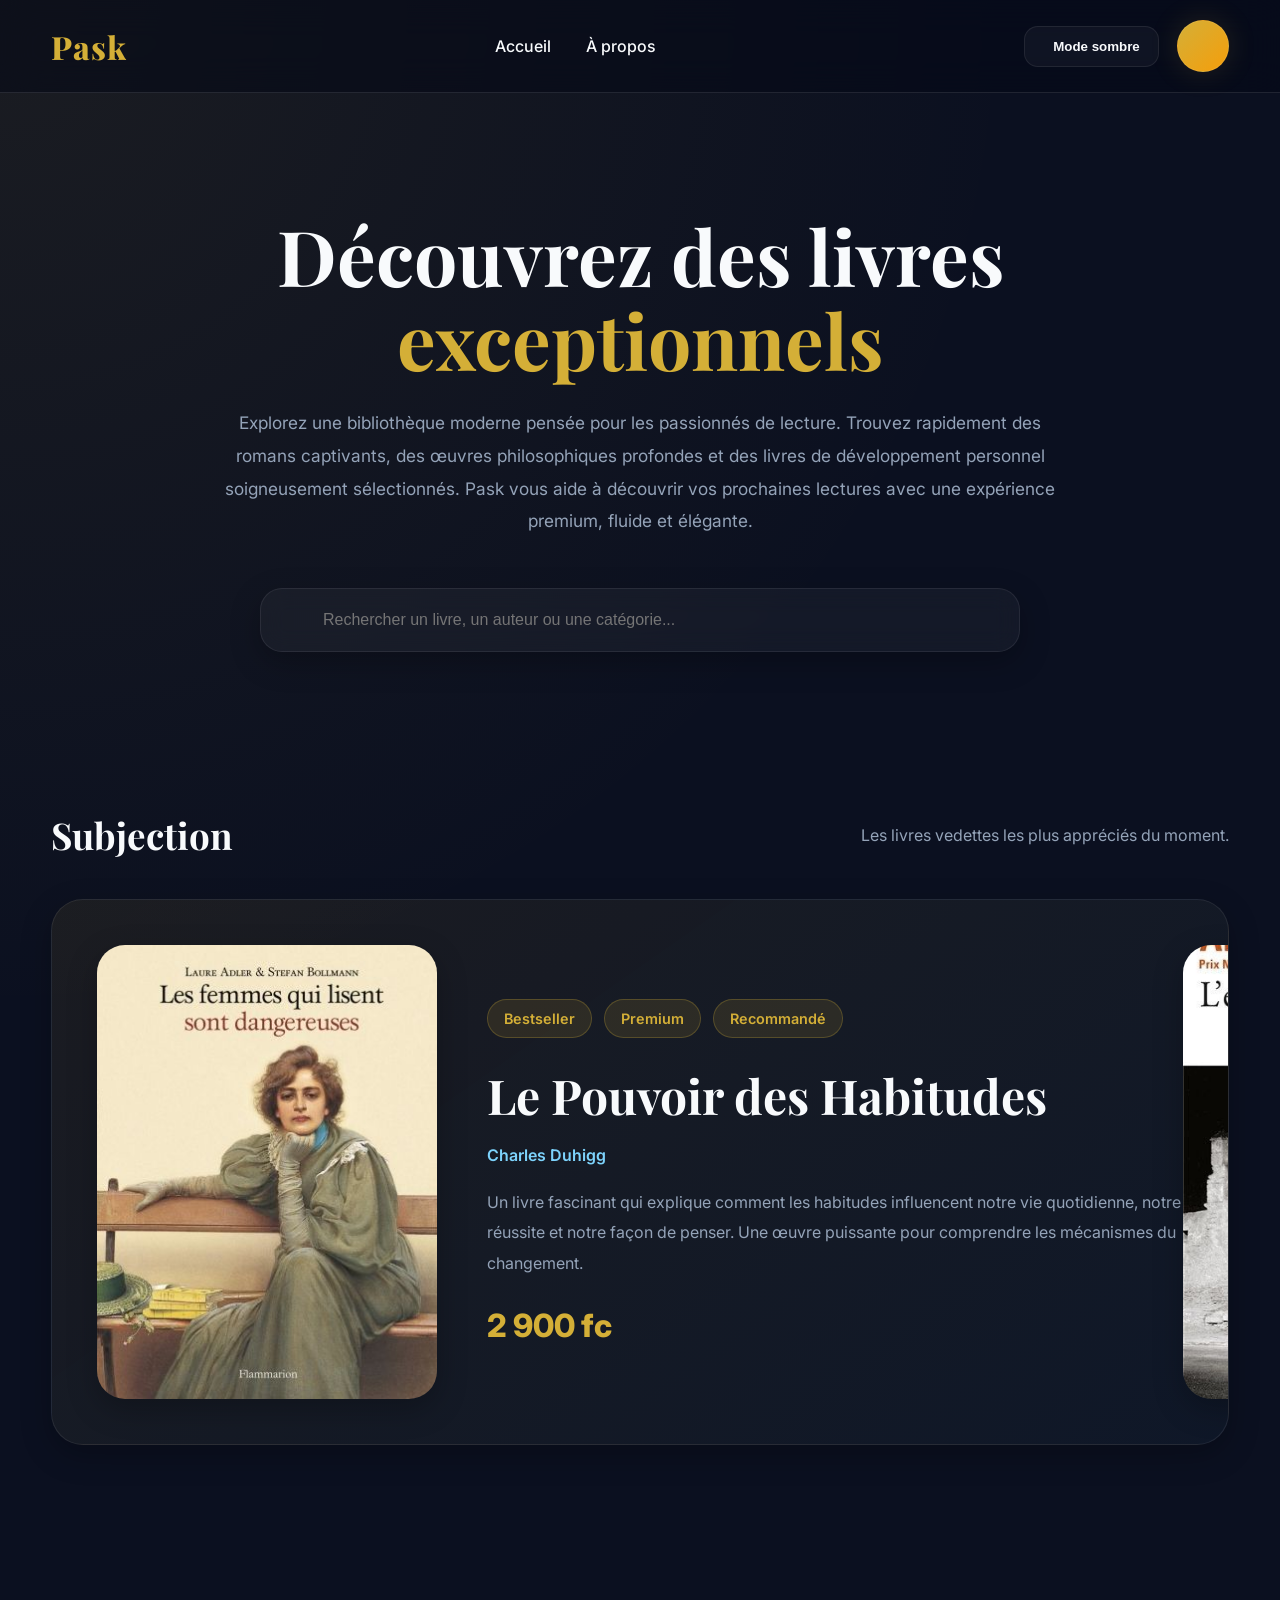
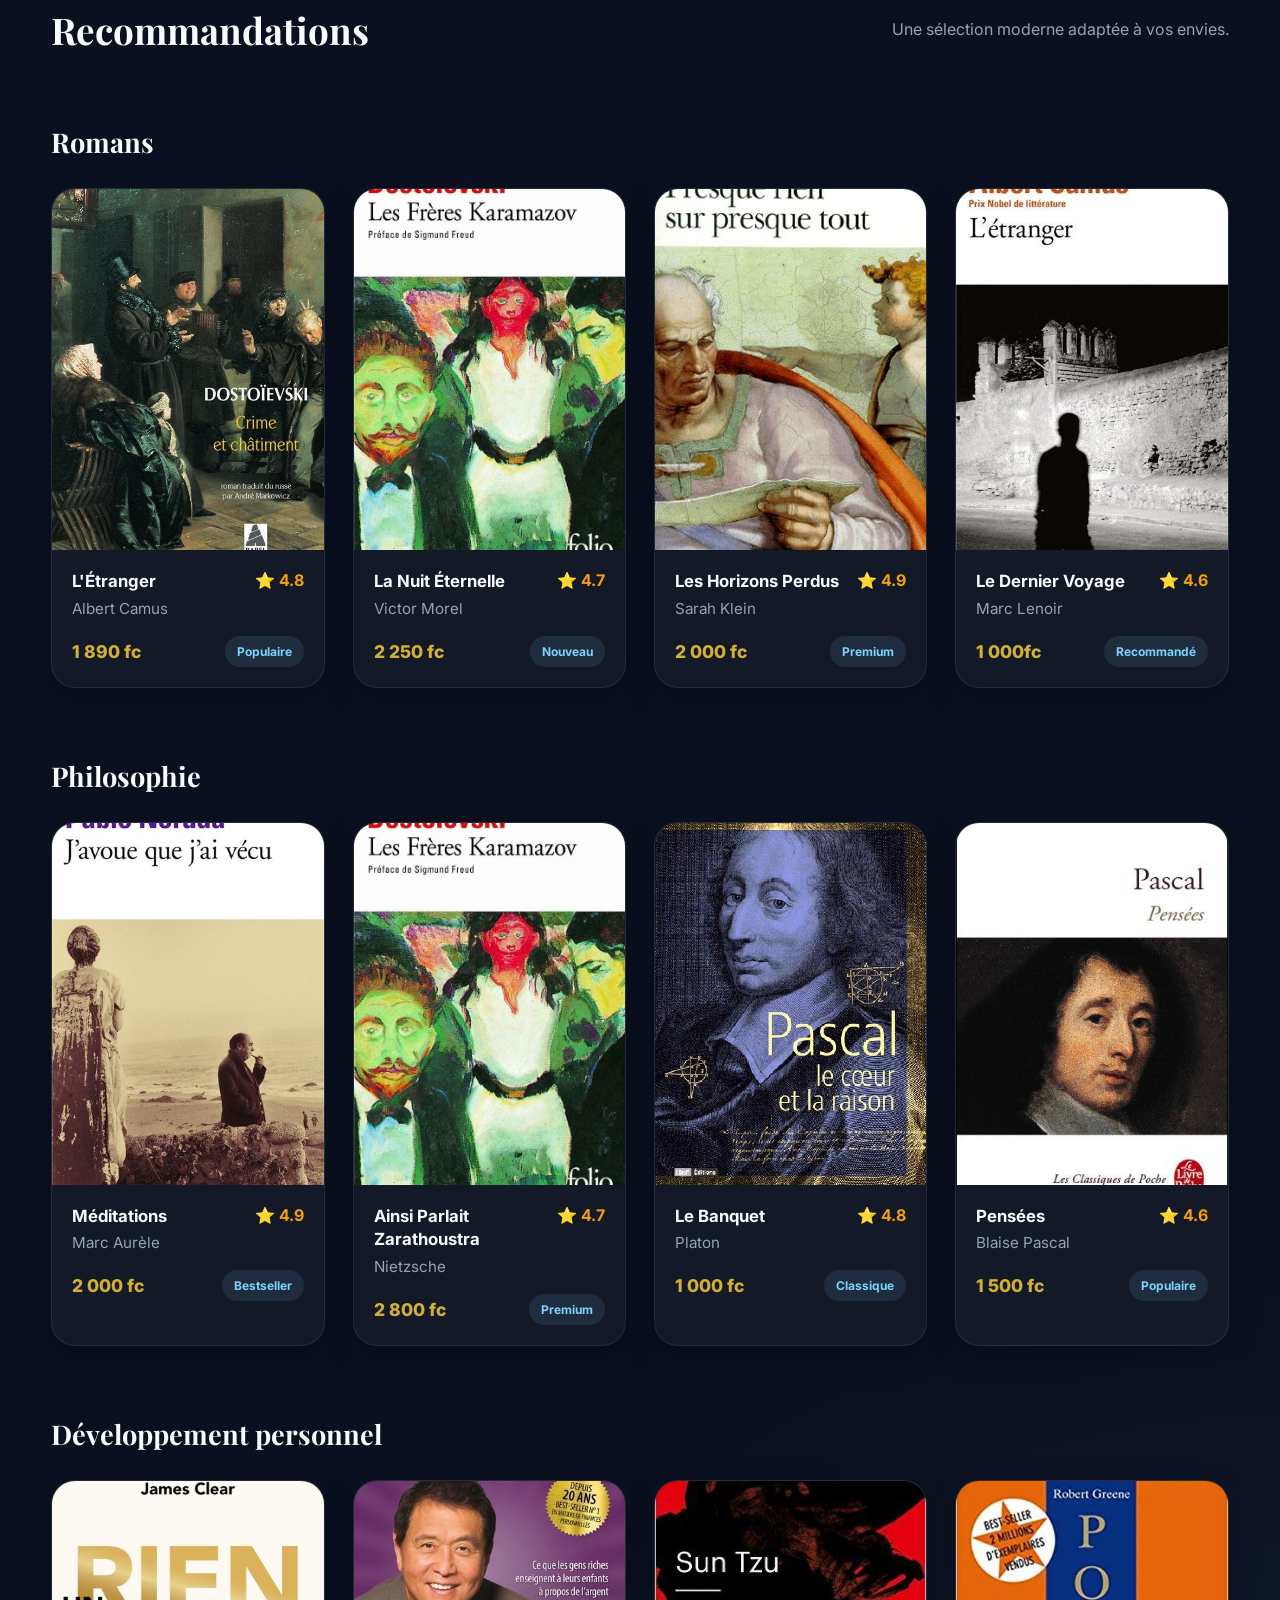
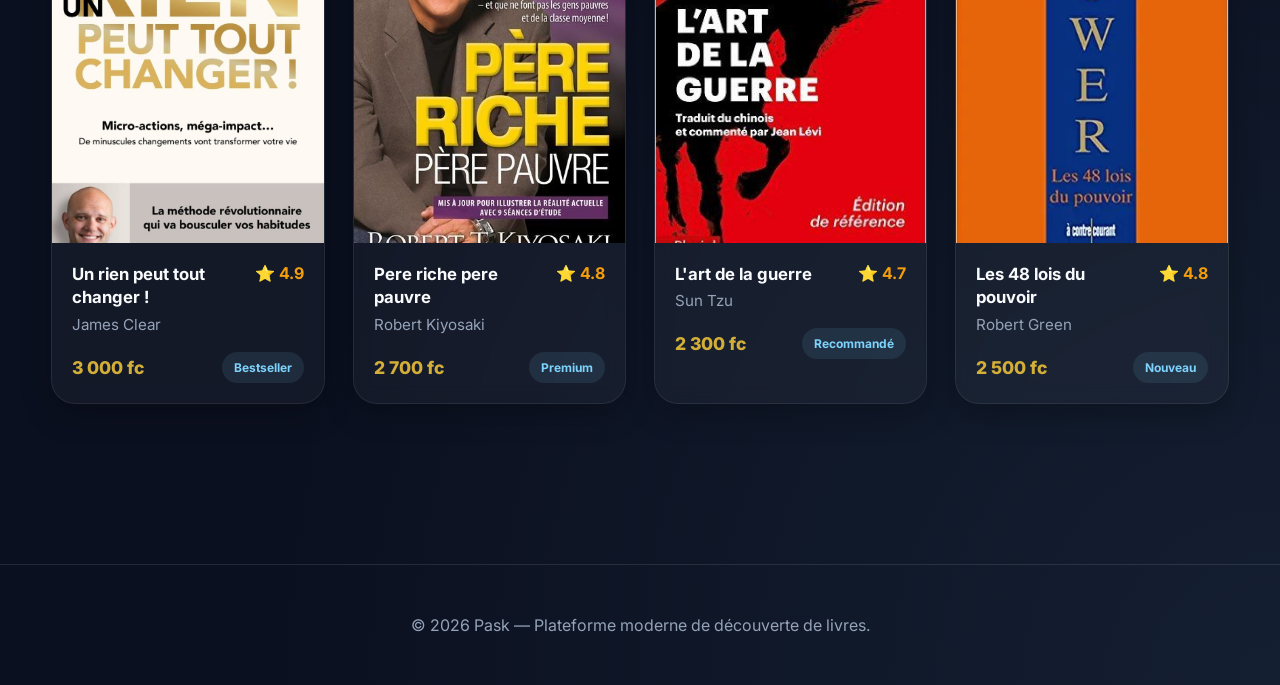
==== commit a91b6a35: "reste" ====
--- a/livre.html
+++ b/livre.html
@@ -1,360 +1,684 @@
 <!DOCTYPE html>
 <html lang="fr">
 <head>
-    <meta charset="UTF-8">
-    <meta name="viewport" content="width=device-width, initial-scale=1.0">
-    <title>Page Livres</title>
-    <link rel="stylesheet" href="index.css"> 
-    <link rel="stylesheet" href="livre.css">
+<meta charset="UTF-8" />
+<meta name="viewport" content="width=device-width, initial-scale=1.0" />
+
+<title>Pask | Livres</title>
+
+
+
+<link href="https://fonts.googleapis.com/css2?family=Inter:wght@300;400;500;600;700;800&family=Playfair+Display:wght@600;700;800&display=swap" rel="stylesheet">
+
+<link rel="stylesheet" href="livre.css">
 </head>
 <body>
 
-    <header class="main-header">
-        <header class="main-header">
-            <!-- Le bouton Hamburger -->
-            <div class="menu-toggle" id="mobile-menu">
-                <span class="bar"></span>
-                <span class="bar"></span>
-                <span class="bar"></span>
+<header>
+
+    <div class="container navbar">
+
+        <div class="logo">
+        Pask
+        </div>
+
+        <nav class="nav-links">
+        <a href="#">Accueil</a>
+        <a href="#">À propos</a>
+        </nav>
+
+        <div class="right-header">
+
+            <button class="theme-btn" id="themeToggle">
+            <i class="fa-solid fa-moon"></i>
+            <span>Mode sombre</span>
+            </button>
+
+            <div class="profile">
+
+                <div class="profile-btn">
+                <i class="fa-solid fa-user"></i>
+                </div>
+
+                <div class="profile-menu">
+                    <a href="#">Mon profil</a>
+                    <a href="#">Mes favoris</a>
+                    <a href="#">Mes achats</a>
+                    <a href="#">Déconnexion</a>
+                </div>
+
             </div>
-            <h1 class="logo">PA<span>SK</span></h1>
-        </header>
-        
-        <div class="user-profile">
-            <span class="username">Mon compte</span>
-            <div class="avatar">
-                <img src="./IMG/KEVIN.jpg" alt="Photo de profil">
+        </div>    
+    </div>
+</header>
+
+<!-- HERO -->
+
+<section class="hero container">
+
+    <h1>
+        Découvrez des livres <span>exceptionnels</span>
+    </h1>
+
+    <p>
+        Explorez une bibliothèque moderne pensée pour les passionnés de lecture.
+        Trouvez rapidement des romans captivants, des œuvres philosophiques profondes
+        et des livres de développement personnel soigneusement sélectionnés.
+        Pask vous aide à découvrir vos prochaines lectures avec une expérience premium,
+        fluide et élégante.
+    </p>
+
+    <div class="search-section">
+
+        <div class="search-box">
+
+            <i class="fa-solid fa-magnifying-glass"></i>
+
+            <input
+            type="text"
+            id="searchInput"
+            placeholder="Rechercher un livre, un auteur ou une catégorie..."
+            >
+
+            <div class="search-results" id="searchResults">
+
+                <div class="result-item" data-title="L'Étranger Albert Camus">
+                    <img src="./IMG/livre/ÉTRANGER (L') par Albert Camus couverture souple _ Indigo Chapters.jpeg" alt="">
+                    <div>
+                        <h4>L'Étranger</h4>
+                        <p>Albert Camus</p>
+                    </div>
+                </div>
+
+                <div class="result-item" data-title="Atomic Habits James Clear">
+                    <img src="./IMG/acceuil/file_000000006a5871f8b8ccd14fffcd6f93.png" alt="">
+                    <div>
+                        <h4>Atomic Habits</h4>
+                        <p>James Clear</p>
+                    </div>
+                </div>
+
+                <div class="result-item" data-title="Méditations Marc Aurèle">
+                    <img src="https://images.unsplash.com/photo-1516979187457-637abb4f9353?q=80&w=500&auto=format&fit=crop" alt="">
+                    <div>
+                        <h4>Méditations</h4>
+                        <p>Marc Aurèle</p>
+                    </div>
+                </div>
+
             </div>
+
         </div>
-    </header>
-
-    <div class="page-layout">
-        <!-- PARTIE GAUCHE -->
-        <aside class="sidebar-left">
-            <nav class="side-menu">
-                <a href="#" class="active">Accueil</a>
-                <a href="#">Mes livres</a>
-                <a href="#">Contact</a>
-            </nav>
-        </aside>
-
-        <!-- AU CENTRE -->
-        <main class="content-center">
-            
-            
-            <section class="classic-book-section">
-                <div class="slider-container">
-                    <!-- Bouton Gauche -->
-                    <button class="slide-arrow" id="slide-arrow-prev">&#8249;</button>
-                    
-                    <div class="classic-slider" id="classic-slider">
-                        
-                        <!-- LIVRE 1 : L'Étranger -->
-                        <div class="classic-container">
-                            <div class="author-sidebar">
-                                <span class="vertical-author">ALBERT CAMUS</span>
-                            </div>
-                            <div class="main-book-wrapper">
-                                <img src="./IMG/ÉTRANGER (L') par Albert Camus couverture souple _ Indigo Chapters.jpeg" alt="L'Étranger" class="main-book-img">
-                            </div>
-                            <div class="book-details">
-                                <p class="book-badge">Roman Classique</p>
-                                <h3>Résumé du livre</h3>
-                                <p class="summary-text">Meursault, un homme indifférent au monde, commet un meurtre sous le soleil d'Alger...</p>
-                                <blockquote class="legendary-quote">
-                                    "Pour la première fois... j’ai eu une envie stupide de pleurer."
-                                </blockquote>
-                            </div>
-                        </div>
-
-                        <!-- LIVRE 2  -->
-                        <div class="classic-container">
-                            <div class="author-sidebar">
-                                <span class="vertical-author">VICTOR HUGO</span>
-                            </div>
-                            <div class="main-book-wrapper">
-                                <img src="./IMG/Terre des hommes (1939) - Antoine de Saint-Exupéry.jpeg" alt="Autre Livre" class="main-book-img">
-                            </div>
-                            <div class="book-details">
-                                <p class="book-badge">Chef-d'œuvre</p>
-                                <h3>Les Misérables</h3>
-                                <p class="summary-text">Le destin croisé de Jean Valjean dans une France en pleine révolution sociale...</p>
-                                <blockquote class="legendary-quote">
-                                    "Même la nuit la plus sombre prendra fin."
-                                </blockquote>
-                            </div>
-                        </div>
-
-                    </div>
-
-                    <!-- Bouton Droite -->
-                    <button class="slide-arrow" id="slide-arrow-next">&#8250;</button>
-                </div>
-            </section>
-
-            <!-- SECTION DES ÉTAGES (4 GROUPES DE 4) -->
-            <div class="floors-container">
-                
-                <!-- ÉTAGE DES RECOMMANDATIONS -->
-                <div class="book-floor">
-                    <h2 class="category-title">NOS RECOMMANDATIONS</h2>
-                    
-                   <div class="mini-classic-grid">
-    
-                        <!-- Item 1 : Camus -->
-                        <div class="mini-classic-item">
-                            <div class="mini-author">ALBERT CAMUS</div>
-                            <div class="mini-img-wrapper">
-                                <img src="./IMG/ÉTRANGER (L') par Albert Camus couverture souple _ Indigo Chapters.jpeg" alt="L'Étranger">
-                                <div class="recommendation-badge">Pépite</div>
-                            </div>
-                            <div class="mini-details">
-                                <h4>L'Étranger</h4>
-                                <p class="mini-summary">Une exploration fascinante de l'absurdité humaine à travers le destin de Meursault.</p>
-                                <div class="stars">★★★★★</div>
-                            </div>
-                        </div>
-
-                        <!-- Item 2 : Hugo -->
-                        <div class="mini-classic-item">
-                            <div class="mini-author">VICTOR HUGO</div>
-                            <div class="mini-img-wrapper">
-                                <img src="./IMG/Terre des hommes (1939) - Antoine de Saint-Exupéry.jpeg" alt="Les Misérables">
-                            </div>
-                            <div class="mini-details">
-                                <h4>Les Misérables</h4>
-                                <p class="mini-summary">Un combat éternel pour la justice, la rédemption et l'amour dans une France tourmentée.</p>
-                                <div class="stars">★★★★★</div>
-                            </div>
-                        </div>
-
-                        <!-- Item 3 : James Clear -->
-                        <div class="mini-classic-item">
-                            <div class="mini-author">JAMES CLEAR</div>
-                            <div class="mini-img-wrapper">
-                                <img src="./IMG/5 romans sur l’art - Amelie du Chalard.jpeg" alt="Atomic Habits">
-                                <div class="recommendation-badge">Best-Seller</div>
-                            </div>
-                            <div class="mini-details">
-                                <h4>Atomic Habits</h4>
-                                <p class="mini-summary">Comment de petits changements atomiques peuvent transformer votre vie durablement.</p>
-                                <div class="stars">★★★★★</div>
-                            </div>
-                        </div>
-
-                        <!-- Item 4 : Cal Newport -->
-                        <div class="mini-classic-item">
-                            <div class="mini-author">CAL NEWPORT</div>
-                            <div class="mini-img-wrapper">
-                                <img src="./IMG/J'AVOUE QUE J'AI VECU.jpeg" alt="Deep Work">
-                            </div>
-                            <div class="mini-details">
-                                <h4>Deep Work</h4>
-                                <p class="mini-summary">Retrouvez votre concentration profonde dans un monde de distractions numériques.</p>
-                                <div class="stars">★★★★☆</div>
-                            </div>
-                        </div>
-
-                    </div>
-                </div> 
-                                    <!-- ÉTAGE PHILOSOPHIE & SAGESSE (GRILLE 2x3) -->
-                    <div class="book-floor" style="margin-top: 80px;">
-                        <h2 class="category-title">PHILOSOPHIE & SAGESSE</h2>
-                        
-                        <div class="philosophy-grid-double">
-                            
-                            <!-- LIGNE 1 -->
-                            <div class="philo-card">
-                                <div class="philo-content">
-                                    <span class="philo-tag">Stoïcisme</span>
-                                    <h4>Pensées pour moi-même</h4>
-                                    <span class="philo-author">MARC AURÈLE</span>
-                                </div>
-                                <div class="philo-img"><img src="./IMG/Terre des hommes (1939) - Antoine de Saint-Exupéry.jpeg"></div>
-                            </div>
-
-                            <div class="philo-card reverse">
-                                <div class="philo-content">
-                                    <span class="philo-tag">Existentialisme</span>
-                                    <h4>L'Être et le Néant</h4>
-                                    <span class="philo-author">J.P. SARTRE</span>
-                                </div>
-                                <div class="philo-img"><img src="./IMG/ÉTRANGER (L') par Albert Camus couverture souple _ Indigo Chapters.jpeg"></div>
-                            </div>
-
-                            <!-- LIGNE 2 -->
-                            <div class="philo-card reverse">
-                                <div class="philo-content">
-                                    <span class="philo-tag">Idéalisme</span>
-                                    <h4>La République</h4>
-                                    <span class="philo-author">PLATON</span>
-                                </div>
-                                <div class="philo-img"><img src="./IMG/J'AVOUE QUE J'AI VECU.jpeg"></div>
-                            </div>
-
-                            <div class="philo-card">
-                                <div class="philo-content">
-                                    <span class="philo-tag">Éthique</span>
-                                    <h4>Ainsi parlait Zarathoustra</h4>
-                                    <span class="philo-author">F. NIETZSCHE</span>
-                                </div>
-                                <div class="philo-img"><img src="./IMG/L'écriture ou la vie de Jorge Semprun_ Meilleure lecture cette année.jpeg"></div>
-                            </div>
-
-                            <!-- LIGNE 3 -->
-                            <div class="philo-card">
-                                <div class="philo-content">
-                                    <span class="philo-tag">Sagesse</span>
-                                    <h4>Le Prophète</h4>
-                                    <span class="philo-author">KAHLIL GIBRAN</span>
-                                </div>
-                                <div class="philo-img"><img src="./IMG/5 romans sur l’art - Amelie du Chalard.jpeg"></div>
-                            </div>
-
-                            <div class="philo-card reverse">
-                                <div class="philo-content">
-                                    <span class="philo-tag">Politique</span>
-                                    <h4>Le Prince</h4>
-                                    <span class="philo-author">NICOLAS MACHIAVEL</span>
-                                </div>
-                                <div class="philo-img"><img src="./IMG/KEVIN.jpg"></div>
-                            </div>
-
-                        </div>
-                    </div>
-                                                            <!-- SECTION AMOUR & PASSION -->
-                    <div class="book-floor" style="margin-top: 80px;">
-                        <h2 class="category-title" style="color: #d63384; text-align: center; letter-spacing: 4px;">AMOUR & PASSION</h2>
-                        
-                        <div class="passion-grid-uniform">
-                            
-                            <!-- LIVRE 1 -->
-                            <div class="passion-item">
-                                <div class="passion-card">
-                                    <img src="./IMG/ÉTRANGER (L') par Albert Camus couverture souple _ Indigo Chapters.jpeg" alt="Livre">
-                                    <div class="passion-overlay">
-                                        <span class="heart-pulse">❤️</span>
-                                    </div>
-                                </div>
-                                <div class="passion-meta">
-                                    <h4>Orgueil et Préjugés</h4>
-                                    <p>JANE AUSTEN</p>
-                                </div>
-                            </div>
-
-                            <!-- LIVRE 2 -->
-                            <div class="passion-item">
-                                <div class="passion-card">
-                                    <img src="./IMG/J'AVOUE QUE J'AI VECU.jpeg" alt="Livre">
-                                    <div class="passion-overlay">
-                                        <span class="heart-pulse">❤️</span>
-                                    </div>
-                                </div>
-                                <div class="passion-meta">
-                                    <h4>Belle du Seigneur</h4>
-                                    <p>ALBERT COHEN</p>
-                                </div>
-                            </div>
-
-                            <!-- LIVRE 3 -->
-                            <div class="passion-item">
-                                <div class="passion-card">
-                                    <img src="./IMG/5 romans sur l’art - Amelie du Chalard.jpeg" alt="Livre">
-                                    <div class="passion-overlay">
-                                        <span class="heart-pulse">❤️</span>
-                                    </div>
-                                </div>
-                                <div class="passion-meta">
-                                    <h4>Roméo et Juliette</h4>
-                                    <p>W. SHAKESPEARE</p>
-                                </div>
-                            </div>
-
-                        
-
-                        </div>
-                    </div>
-            </div> 
-
-        </main>
-
-        <!-- DROITE -->
-        <aside class="sidebar-right">
-            <h3>Citations du jour</h3>
-            <div class="quotes-mask">
-                <div class="quotes-track">
-                    <div class="quote-item">"La vie est un mystère qu'il faut vivre, pas un problème à résoudre."</div>
-                    <div class="quote-item">"Agis comme s'il était impossible d'échouer."</div>
-                    <div class="quote-item">"Le succès, c'est tomber sept fois, se relever huit."</div>
-                    <div class="quote-item">"La liberté commence où l’ignorance finit."</div>
-                    <div class="quote-item">"Au milieu de l’hiver, j’ai découvert en moi un invincible été."</div>
-                    <div class="quote-item">"La vie est un récit fragile."</div>
-                    <div class="quote-item">"Ils ne savaient pas que c’était impossible, alors ils l’ont fait."</div>
-                    <div class="quote-item"> "La langue est une arme puissante de culture."</div>
-                    <div class="quote-item">"La douleur est inévitable, la souffrance est optionnelle."</div>
-                    <div class="quote-item"> "Le mensonge donne des fleurs mais pas de fruits."</div>
-                    <div class="quote-item">"Le tigre ne proclame pas sa tigritude, il bondit."</div>
-                    <div class="quote-item">"L’émotion est nègre comme la raison est hellène."</div>
-                    <div class="quote-item">"La foi est l’oiseau qui chante. "</div>
-                    <div class="quote-item">"Votre douleur est la rupture de la coquille."</div>
-                    <div class="quote-item">"Là où il y a ruine, il y a espoir."</div>
-                    <div class="quote-item">"Un livre doit être la hache qui brise la mer gelée en nous."</div>
-                    <div class="quote-item">"Être ou ne pas être, telle est la question."</div>
-                    <div class="quote-item">"La souffrance est l’origine de la conscience."</div>
-                    <div class="quote-item">"Tant que les lions n’auront pas leurs historiens, les histoires de chasse glorifieront toujours le chasseur."</div>
-                    <div class="quote-item">"La peur ne prévient pas la mort."</div>
-                    <div class="quote-item">"L’identité ne se compartimente pas."</div>
-                    <div class="quote-item">"Le travail est l’amour rendu visible."</div>
-                    <div class="quote-item">"Le monde brise tout le monde."</div>
-                    <div class="quote-item">"Tu ne peux pas contrôler tous les événements."</div>
-                    <div class="quote-item">"Ce n’est pas vrai que les gens cessent de poursuivre leurs rêves."</div>
-                    <div class="quote-item">"Quand tu veux une chose, tout l’univers conspire."</div>
-                    <div class="quote-item">"L’art est un effort pour créer."</div>
-                    <div class="quote-item"></div>
-                    <div class="quote-item">"Un voyage de mille lieues commence par un pas."</div>
-                    <div class="quote-item">"Connais ton ennemi et connais-toi."</div>
-                    <div class="quote-item">"Les livres sont des souvenirs."</div>
-                    <div class="quote-item">"L’histoire est faite de voix oubliées."</div>
-                    <div class="quote-item">"Nous sommes faits d’histoires."</div>
-                    <div class="quote-item">"La nature façonne l’homme."</div>
-                    <!-- Copie de la première pour la boucle infinie -->
-                    <div class="quote-item">"La vie est un mystère qu'il faut vivre, pas un problème à résoudre."</div>
-                </div>
-            </div>
-        </aside>
+
     </div>
-   <footer class="pask-footer">
-        <div class="footer-left">
-            <h2>PASK</h2>
-        </div>
-
-        <div class="footer-center">
-            <p>Lire des livres</p>
-            <p class="highlight">Lire délivre</p>
-        </div>
-
-        <div class="footer-right">
-            <div class="icons">
-                <span>IG</span> <span>FB</span> <span>TW</span>
-            </div>
-            <p class="email">support: <span>contact@pask.com</span></p>
-        </div>
-    </footer>
-     
+
+</section>
+
+<!-- SUBJECTION -->
+
+<section class="section container">
+
+<div class="section-title">
+<h2>Subjection</h2>
+<p>Les livres vedettes les plus appréciés du moment.</p>
+</div>
+
+<div class="subjection">
+
+<div class="slider" id="slider">
+
+<!-- SLIDE 1 -->
+
+<div class="slide">
+
+<div class="slide-image">
+<img src="./IMG/Request Rejected.jpeg" alt="">
+</div>
+
+<div class="slide-content">
+
+<div class="badges">
+<div class="badge">Bestseller</div>
+<div class="badge">Premium</div>
+<div class="badge">Recommandé</div>
+</div>
+
+<h3>Le Pouvoir des Habitudes</h3>
+
+<div class="author">
+Charles Duhigg
+</div>
+
+<p class="summary">
+Un livre fascinant qui explique comment les habitudes influencent
+notre vie quotidienne, notre réussite et notre façon de penser.
+Une œuvre puissante pour comprendre les mécanismes du changement.
+</p>
+
+<div class="price">
+2 900 fc
+</div>
+
+</div>
+
+</div>
+
+<!-- SLIDE 2 -->
+
+<div class="slide">
+
+<div class="slide-image">
+<img src="./IMG/acceuil/ÉTRANGER (L') par Albert Camus couverture souple _ Indigo Chapters.jpeg" alt="">
+</div>
+
+<div class="slide-content">
+
+<div class="badges">
+<div class="badge">Nouveau</div>
+<div class="badge">Populaire</div>
+<div class="badge">Premium</div>
+</div>
+
+<h3>L'Art de Penser</h3>
+
+<div class="author">
+Blaise Pascal
+</div>
+
+<p class="summary">
+Une immersion dans la réflexion humaine, la logique et la philosophie.
+Ce livre pousse à analyser le monde avec profondeur et intelligence.
+</p>
+
+<div class="price">
+2 400 fc
+</div>
+
+</div>
+
+</div>
+
+<!-- SLIDE 3 -->
+
+<div class="slide">
+
+<div class="slide-image">
+<img src="./IMG/acceuil/bc522a7e7ace2a856addb53e9fec9e6b.jpg" alt="">
+</div>
+
+<div class="slide-content">
+
+<div class="badges">
+<div class="badge">Recommandé</div>
+<div class="badge">Bestseller</div>
+<div class="badge">Nouveau</div>
+</div>
+
+<h3>Vers le Succès</h3>
+
+<div class="author">
+Napoleon Hill
+</div>
+
+<p class="summary">
+Une référence incontournable du développement personnel.
+Apprenez les principes fondamentaux de la discipline, de la vision
+et de la réussite durable.
+</p>
+
+<div class="price">
+3 400 fc
+</div>
+
+</div>
+
+</div>
+
+</div>
+
+</div>
+
+</section>
+
+<!-- RECOMMANDATIONS -->
+
+<section class="section container">
+
+<div class="section-title">
+<h2>Recommandations</h2>
+<p>Une sélection moderne adaptée à vos envies.</p>
+</div>
+
+<!-- ROMANS -->
+
+<div class="book-category">
+
+<h3 class="category-title">
+Romans
+</h3>
+
+<div class="books-grid">
+
+<div class="book-card">
+
+<div class="book-cover">
+<img src="./IMG/roman/bc522a7e7ace2a856addb53e9fec9e6b.jpg" alt="">
+</div>
+
+<div class="book-info">
+
+<div class="book-top">
+
+<div>
+<div class="book-title">L'Étranger</div>
+<div class="book-author">Albert Camus</div>
+</div>
+
+<div class="rating">
+⭐ 4.8
+</div>
+
+</div>
+
+<div class="book-bottom">
+<div class="book-price">1 890 fc</div>
+<div class="book-badge">Populaire</div>
+</div>
+
+</div>
+
+</div>
+
+<div class="book-card">
+
+<div class="book-cover">
+<img src="./IMG/philosophie/Les 16 livres indispensables selon Ernest Hemingway.jpeg" alt="">
+</div>
+
+<div class="book-info">
+
+<div class="book-top">
+
+<div>
+<div class="book-title">La Nuit Éternelle</div>
+<div class="book-author">Victor Morel</div>
+</div>
+
+<div class="rating">
+⭐ 4.7
+</div>
+
+</div>
+
+<div class="book-bottom">
+<div class="book-price">2 250 fc</div>
+<div class="book-badge">Nouveau</div>
+</div>
+
+</div>
+
+</div>
+
+<div class="book-card">
+
+<div class="book-cover">
+<img src="./IMG/roman/Jean D'Ormesson.jpeg" alt="">
+</div>
+
+<div class="book-info">
+
+<div class="book-top">
+
+<div>
+<div class="book-title">Les Horizons Perdus</div>
+<div class="book-author">Sarah Klein</div>
+</div>
+
+<div class="rating">
+⭐ 4.9
+</div>
+
+</div>
+
+<div class="book-bottom">
+<div class="book-price">2 000 fc</div>
+<div class="book-badge">Premium</div>
+</div>
+
+</div>
+
+</div>
+
+<div class="book-card">
+
+<div class="book-cover">
+<img src="./IMG/roman/ÉTRANGER (L') par Albert Camus couverture souple _ Indigo Chapters.jpeg" alt="">
+</div>
+
+<div class="book-info">
+
+<div class="book-top">
+
+<div>
+<div class="book-title">Le Dernier Voyage</div>
+<div class="book-author">Marc Lenoir</div>
+</div>
+
+<div class="rating">
+⭐ 4.6
+</div>
+
+</div>
+
+<div class="book-bottom">
+<div class="book-price">1 000fc</div>
+<div class="book-badge">Recommandé</div>
+</div>
+
+</div>
+
+</div>
+
+</div>
+
+</div>
+
+<!-- PHILOSOPHIE -->
+
+<div class="book-category">
+
+<h3 class="category-title">
+Philosophie
+</h3>
+
+<div class="books-grid">
+
+<div class="book-card">
+<div class="book-cover">
+<img src="./IMG/philosophie/J'AVOUE QUE J'AI VECU.jpeg" alt="">
+</div>
+
+<div class="book-info">
+
+<div class="book-top">
+<div>
+<div class="book-title">Méditations</div>
+<div class="book-author">Marc Aurèle</div>
+</div>
+
+<div class="rating">⭐ 4.9</div>
+</div>
+
+<div class="book-bottom">
+<div class="book-price">2 000 fc</div>
+<div class="book-badge">Bestseller</div>
+</div>
+
+</div>
+</div>
+
+<div class="book-card">
+<div class="book-cover">
+<img src="./IMG/philosophie/Les 16 livres indispensables selon Ernest Hemingway.jpeg" alt="">
+</div>
+
+<div class="book-info">
+
+<div class="book-top">
+<div>
+<div class="book-title">Ainsi Parlait Zarathoustra</div>
+<div class="book-author">Nietzsche</div>
+</div>
+
+<div class="rating">⭐ 4.7</div>
+</div>
+
+<div class="book-bottom">
+<div class="book-price">2 800 fc</div>
+<div class="book-badge">Premium</div>
+</div>
+
+</div>
+</div>
+
+<div class="book-card">
+<div class="book-cover">
+<img src="./IMG/philosophie/Pascal, le coeur et la raison _ sous la direction de Jean-Marc Chatelain [Paris] _ Bibliothèque Nationale de France, 2016 http___cataleg_ub.jpeg" alt="">
+</div>
+
+<div class="book-info">
+
+<div class="book-top">
+<div>
+<div class="book-title">Le Banquet</div>
+<div class="book-author">Platon</div>
+</div>
+
+<div class="rating">⭐ 4.8</div>
+</div>
+
+<div class="book-bottom">
+<div class="book-price">1 000 fc</div>
+<div class="book-badge">Classique</div>
+</div>
+
+</div>
+</div>
+
+<div class="book-card">
+<div class="book-cover">
+<img src="./IMG/philosophie/Pensees (Blaise Pascal).jpeg" alt="">
+</div>
+
+<div class="book-info">
+
+<div class="book-top">
+<div>
+<div class="book-title">Pensées</div>
+<div class="book-author">Blaise Pascal</div>
+</div>
+
+<div class="rating">⭐ 4.6</div>
+</div>
+
+<div class="book-bottom">
+<div class="book-price">1 500 fc</div>
+<div class="book-badge">Populaire</div>
+</div>
+
+</div>
+</div>
+
+</div>
+
+</div>
+
+<!-- DEV PERSO -->
+
+<div class="book-category">
+
+<h3 class="category-title">
+Développement personnel
+</h3>
+
+<div class="books-grid">
+
+<div class="book-card">
+<div class="book-cover">
+<img src="./IMG/developpement/5 livres de développement personnel à emporter dans sa valise - L'orga de Miléna.jpeg" alt="">
+</div>
+
+<div class="book-info">
+
+<div class="book-top">
+<div>
+<div class="book-title">Un rien peut tout changer !</div>
+<div class="book-author">James Clear</div>
+</div>
+
+<div class="rating">⭐ 4.9</div>
+</div>
+
+<div class="book-bottom">
+<div class="book-price">3 000 fc</div>
+<div class="book-badge">Bestseller</div>
+</div>
+
+</div>
+</div>
+
+<div class="book-card">
+<div class="book-cover">
+<img src="./IMG/developpement/1055320125197763437.jpeg" alt="">
+</div>
+
+<div class="book-info">
+
+<div class="book-top">
+<div>
+<div class="book-title">Pere riche pere pauvre</div>
+<div class="book-author">Robert Kiyosaki </div>
+</div>
+
+<div class="rating">⭐ 4.8</div>
+</div>
+
+<div class="book-bottom">
+<div class="book-price">2 700 fc</div>
+<div class="book-badge">Premium</div>
+</div>
+
+</div>
+</div>
+
+<div class="book-card">
+<div class="book-cover">
+<img src="./IMG/developpement/L'art de la guerre_ Traduit et commenté du chinois par Jean Lévi - Inédit.jpeg" alt="">
+</div>
+
+<div class="book-info">
+
+<div class="book-top">
+<div>
+<div class="book-title">L'art de la guerre</div>
+<div class="book-author">Sun Tzu</div>
+</div>
+
+<div class="rating">⭐ 4.7</div>
+</div>
+
+<div class="book-bottom">
+<div class="book-price">2 300 fc</div>
+<div class="book-badge">Recommandé</div>
+</div>
+
+</div>
+</div>
+
+<div class="book-card">
+<div class="book-cover">
+<img src="./IMG/developpement/61 meilleurs livres de développement personnel à lire, quel que soit votre âge.jpeg" alt="">
+</div>
+
+<div class="book-info">
+
+<div class="book-top">
+<div>
+<div class="book-title">Les 48 lois du pouvoir</div>
+<div class="book-author">Robert Green</div>
+</div>
+
+<div class="rating">⭐ 4.8</div>
+</div>
+
+<div class="book-bottom">
+<div class="book-price">2 500 fc</div>
+<div class="book-badge">Nouveau</div>
+</div>
+
+</div>
+</div>
+
+</div>
+
+</div>
+
+</section>
+
+<footer>
+
+<div class="container">
+© 2026 Pask — Plateforme moderne de découverte de livres.
+</div>
+
+</footer>
+
+<script>
+
+/* MODE SOMBRE / CLAIR */
+
+const themeBtn = document.getElementById("themeToggle");
+
+themeBtn.addEventListener("click", () => {
+
+document.body.classList.toggle("light");
+
+if(document.body.classList.contains("light")){
+themeBtn.innerHTML = `
+<i class="fa-solid fa-sun"></i>
+<span>Mode clair</span>
+`;
+}else{
+themeBtn.innerHTML = `
+<i class="fa-solid fa-moon"></i>
+<span>Mode sombre</span>
+`;
+}
+
+});
+
+/* RECHERCHE */
+
+const searchInput = document.getElementById("searchInput");
+const results = document.querySelectorAll(".result-item");
+
+searchInput.addEventListener("input", () => {
+
+const value = searchInput.value.toLowerCase();
+
+results.forEach(item => {
+
+const text = item.dataset.title.toLowerCase();
+
+if(text.includes(value) && value !== ""){
+item.style.display = "flex";
+}else{
+item.style.display = "none";
+}
+
+});
+
+});
+
+/* SLIDER */
+
+const slider = document.getElementById("slider");
+
+let index = 0;
+
+setInterval(() => {
+
+index++;
+
+if(index > 2){
+index = 0;
+}
+
+slider.style.transform = `translateX(-${index * 100}%)`;
+
+}, 5000);
+
+</script>
+
 </body>
-<script>
-    const slider = document.getElementById("classic-slider");
-    const prevButton = document.getElementById("slide-arrow-prev");
-    const nextButton = document.getElementById("slide-arrow-next");
-
-    nextButton.addEventListener("click", () => {
-        const slideWidth = slider.clientWidth;
-        slider.scrollLeft += slideWidth;
-    });
-
-    prevButton.addEventListener("click", () => {
-        const slideWidth = slider.clientWidth;
-        slider.scrollLeft -= slideWidth;
-    });
-</script>
 </html>
--- a/livre.css
+++ b/livre.css
@@ -1,684 +1,620 @@
-/* 1. Reset et Layout global */
-body {
-    background-color: var(--bg-dark);
-    margin: 0;
-    padding: 0;
-    height: 100vh; 
-    overflow: hidden; 
-
-}
-
-.page-layout {
-    display: grid;
-    grid-template-columns: 260px 1fr 300px; 
-    width: 100%;
-    grid-template-columns: 260px 1fr 300px;
-    height: 100vh; /* La grille prend toute la hauteur de l'écran */
-}
-
-
-.main-header {
-    display: flex;
-    justify-content: space-between;
-    align-items: center;
-    padding: 15px 40px;
-    background-color: var(--bg-dark);
-    border-bottom: none;
-}
-
-.logo { color: var(--primary); font-weight: bold; font-size: 1.8rem; text-decoration: none;}
-.user-profile { display: flex; align-items: center; color: var(--text); gap: 15px;}
-.avatar img { 
-    width: 45px; height: 45px; 
-    border-radius: 50%; 
-    border: 2px solid var(--primary);
-    object-fit: cover;
-}
-
-/* 3. COLONNE GAUCHE */
-.sidebar-left {
-    background-color: var(--bg-dark); 
-    padding: 40px 20px;
-    border-right: none;
-}
-.sidebar-left, .sidebar-right {
-    height: 100vh;
-    border-left: none;
-    overflow: hidden; /* Pas de scroll pour les colonnes fixes */
-}
-
-
-.side-menu a {
-    display: block;
-    color: var(--text-muted);
-    text-decoration: none;
-    padding: 12px 20px;
-    margin-bottom: 10px;
-    border-radius: 8px;
-    transition: 0.3s;
-}
-
-.side-menu a.active, .side-menu a:hover {
-    background-color: var(--bg-light);
-    color: var(--primary);
-}
-/* Container Flex pour aligner Auteur | Image | Détails */
-.classic-container {
-    display: flex;
-    align-items: center; /* Aligne tout verticalement au centre */
-    justify-content: space-between;
-    gap: 40px;
-}
-/* Style de l'auteur à gauche */
-.author-sidebar {
-    flex: 1; /* Prend de la place à gauche */
-    text-align: right;
-}
-.vertical-author {
-    color: var(--secondary);
-    font-weight: bold;
-    font-size: 1.5rem;
-    text-transform: uppercase;
-    letter-spacing: 2px;
-}
-/* Style de l'image au centre */
-.main-book-wrapper {
-    flex: 0 0 auto; /* Ne s'écrase pas */
-}
-
-/* 4. COLONNE CENTRALE */
-.content-center {
-    background-color: var(--bg);
-    padding: 40px;
-    height: 100vh; /* Elle fait la hauteur de l'écran */
-    overflow-y: auto; /* IMPORTANT : On active le scroll vertical uniquement ici */
-}
-/* Personnaliser la scrollbar du centre (Optionnel) */
-.content-center::-webkit-scrollbar {
-    width: 8px;
-}
-/* Container du Slider */
-.slider-container {
-    position: relative;
-    display: flex;
-    align-items: center;
-}
-/* Zone qui défile horizontalement */
-.classic-slider {
-    display: flex;
-    overflow-x: auto; /* Permet de glisser */
-    scroll-behavior: smooth;
-    gap: 0; /* Pas d'espace entre les pages du slider */
-    width: 100%;
-    scrollbar-width: none; /* Cache la barre sur Firefox */
-}
-.classic-slider::-webkit-scrollbar {
-    display: none; /* Cache la barre sur Chrome/Safari */
-}
-
-/* Chaque livre prend 100% de la largeur du centre */
-.classic-container {
-    flex: 0 0 100%; 
-    display: flex;
-    align-items: center;
-    justify-content: space-between;
-    gap: 40px;
-}
-/* --- LA GRILLE DES ÉTAGES --- */
-.mini-classic-grid {
-    display: grid;
-    /* On passe de 2 à 4 colonnes */
-    grid-template-columns: repeat(4, 1fr); 
-    gap: 20px;
-    margin-top: 25px;
-}
-
-
-/* Le style de l'item */
-
-.mini-classic-item {
-    display: flex;
-    align-items: center;
-    background: linear-gradient(145deg, var(--bg-light), var(--bg-dark)); 
-    padding: 20px;
-    border-radius: 16px;
-    gap: 20px;
-    border: 1px solid rgba(255, 255, 255, 0.03);
-    position: relative;
-    transition: all 0.4s cubic-bezier(0.175, 0.885, 0.32, 1.275);
-    cursor: pointer;
-}
-/* Petit badge de recommandation */
-.recommendation-badge {
-    position: absolute;
-    top: -10px;
-    right: -10px;
-    background: var(--primary);
-    color: #fff;
-    font-size: 0.6rem;
-    font-weight: bold;
-    padding: 4px 8px;
-    border-radius: 4px;
-    text-transform: uppercase;
-    box-shadow: 0 4px 10px rgba(0,0,0,0.3);
-}
-
-.mini-classic-item:hover {
-    transform: translateY(-8px) scale(1.02);
-    box-shadow: 0 15px 35px rgba(0, 0, 0, 0.5);
-    border-color: var(--primary); /* La bordure s'allume */
-}
-
-/* --- L'AUTEUR VERTICAL --- */
-.mini-author {
-    flex: 0 0 45px;
-    font-size: 0.65rem;
-    font-weight: 900;
-    color: var(--primary);
-    writing-mode: vertical-rl;
-    text-transform: uppercase;
-    letter-spacing: 3px;
-    text-align: center;
-    border-right: 1px solid rgba(255,255,255,0.1);
-    padding-left: 10px;
-}
-
-/* --- L'IMAGE ET SON BADGE --- */
-.mini-img-wrapper {
-    position: relative;
-    flex: 0 0 70px;
-}
-
-.mini-img-wrapper img {
-    width: 70px;
-    height: 105px;
-    object-fit: cover;
-    border-radius: 8px;
-    box-shadow: 5px 10px 20px rgba(0,0,0,0.4);
-    transition: 0.3s;
-}
-
-/* Détails à droite */
-.mini-details {
-    flex: 1;
-}
-.mini-details h4 {
-    margin: 0 0 8px 0;
-    color: var(--text);
-    font-size: 1.1rem;
-    font-weight: 600;
-}
-
-.mini-summary {
-    font-size: 0.85rem;
-       color: var(--text-muted);
-       font-style: italic;
-       line-height: 1.4;
-       margin-bottom: 10px;
-       display: -webkit-box;
-       -webkit-line-clamp: 3;
-       -webkit-box-orient: vertical;
-       overflow: hidden;
-}
-.stars {
-    font-size: 0.75rem;
-    color: var(--warning);
-    letter-spacing: 2px;
-}
-
-/* Flèches de navigation */
-.slide-arrow {
-    position: absolute;
-    z-index: 10;
-    background: var(--bg-light);
-    border: 1px solid var(--primary);
-    color: var(--primary);
-    width: 45px;
-    height: 45px;
-    border-radius: 50%;
-    cursor: pointer;
-    font-size: 1.5rem;
-    display: flex;
-    align-items: center;
-    justify-content: center;
-    transition: 0.3s;
-}
-
-.slide-arrow:hover {
-    background: var(--primary);
-    color: white;
-}
-
-#slide-arrow-prev { left: -20px; }
-#slide-arrow-next { right: -20px; }
-
-/* Espacement entre les étages */
-.floors-container {
-    margin-top: 50px;
-    display: flex;
-    flex-direction: column;
-    gap: 60px; /* Espace entre Roman, Poésie, etc. */
-}
-
-.content-center::-webkit-scrollbar-thumb {
-    background: var(--primary);
-    border-radius: 10px;
-}
-
-.classic-book-section {
-    background-color: var(--bg-light);
-    padding: 30px;
-    border-radius: 20px;
-    margin-bottom: 40px;
-}
-
-.main-book-img {
-    width: 220px;
-    height: 320px;
-    object-fit: cover;
-    border-radius: 8px;
-    box-shadow: 0 20px 40px rgba(0,0,0,0.6);
-}
-
-.books-grid {
-    display: grid;
-    grid-template-columns: repeat(4, 1fr);
-    gap: 20px;
-}
-/* Style des détails à droite */
-.book-details {
-    flex: 2; /* Donne plus d'espace au texte */
-    text-align: left;
-}
-
-.book-badge {
-    color: var(--primary);
-    text-transform: uppercase;
-    font-size: 0.8rem;
-    font-weight: bold;
-    margin-bottom: 10px;
-}
-
-.summary-text {
-    color: var(--text-muted);
-    line-height: 1.6;
-    margin-bottom: 20px;
-    max-width: 400px; /* Évite que le texte soit trop large */
-}
-
-.legendary-quote {
-    font-style: italic;
-    color: var(--text);
-    border-left: 3px solid var(--primary);
-    padding-left: 20px;
-    margin: 0;
-}
-
-.book-item {
-    background-color: var(--bg-dark);
-    padding: 15px;
-    border-radius: 12px;
-    transition: 0.3s ease;
-}
-
-.book-item:hover { transform: translateY(-8px); }
-
-.book-cover-wrapper {
-    width: 100%;
-    height: 250px;
-    overflow: hidden;
-    border-radius: 6px;
-    margin-bottom: 10px;
-}
-
-.book-cover-wrapper img { width: 100%; height: 100%; object-fit: cover; }
-
-
-
-/* La nouvelle grille en 2 colonnes */
-.philosophy-grid-double {
-    display: grid;
-    grid-template-columns: 1fr 1fr; /* Deux colonnes égales */
-    gap: 25px;
-    margin-top: 30px;
-}
-
-.philo-card {
-    display: flex;
-    height: 160px; /* On réduit un peu la hauteur pour que ce soit compact à deux */
-    background: rgba(255, 255, 255, 0.02);
-    border: 1px solid rgba(255, 255, 255, 0.05);
-    border-radius: 15px;
-    overflow: hidden;
-    transition: all 0.4s ease;
-}
-
-.philo-card.reverse {
-    flex-direction: row-reverse;
-}
-
-.philo-card:hover {
-    background: rgba(255, 255, 255, 0.08);
-    border-color: var(--primary);
-    transform: scale(1.02);
-    z-index: 5;
-}
-
-.philo-content {
-    padding: 20px;
-    flex: 1;
-    display: flex;
-    flex-direction: column;
-    justify-content: center;
-}
-
-.philo-tag {
-    color: var(--primary);
-    font-size: 0.6rem;
-    text-transform: uppercase;
-    letter-spacing: 1.5px;
-    margin-bottom: 5px;
-}
-
-.philo-header h4 {
-    font-size: 1.1rem;
-    margin: 0;
-    color: var(--text);
-}
-
-.philo-author {
-    font-weight: bold;
-    font-size: 0.75rem;
-    color: var(--secondary);
-    margin-top: 10px;
-}
-
-.philo-img {
-    width: 110px; /* Taille adaptée pour le 2x2 */
-}
-
-.philo-img img {
-    width: 100%;
-    height: 100%;
-    object-fit: cover;
-    filter: sepia(30%) contrast(1.1);
-    transition: 0.5s;
-}
-
-.philo-card:hover .philo-img img {
-    filter: sepia(0%);
-}
-
-/* --- RESPONSIVE : Sur mobile, on repasse à 1 seule colonne --- */
-@media (max-width: 900px) {
-    .philosophy-grid-double {
-        grid-template-columns: 1fr;
-    }
-}
-
-/* Grille 3x3 uniforme */
-.passion-grid-uniform {
-    display: grid;
-    grid-template-columns: repeat(3, 1fr); /* 3 colonnes égales */
-    gap: 40px; /* Espace identique partout */
-    margin-top: 40px;
-}
-
-.passion-item {
-    display: flex;
-    flex-direction: column;
-    align-items: center;
-    transition: 0.4s ease;
-}
-
-/* La forme identique pour tous les livres */
-.passion-card {
-    position: relative;
-    width: 200px;  /* Largeur fixe */
-    height: 300px; /* Hauteur fixe */
-    border-radius: 12px;
-    overflow: hidden;
-    box-shadow: 0 10px 20px rgba(0,0,0,0.4);
-    border: 1px solid rgba(214, 51, 132, 0.2);
-    cursor: pointer;
-}
-
-.passion-card img {
-    width: 100%;
-    height: 100%;
-    object-fit: cover;
-    transition: transform 0.5s ease;
-}
-
-/* L'effet au survol */
-.passion-overlay {
-    position: absolute;
-    top: 0; left: 0;
-    width: 100%; height: 100%;
-    background: rgba(214, 51, 132, 0.2); /* Voile rose léger */
-    display: flex;
-    justify-content: center;
-    align-items: center;
-    opacity: 0;
-    transition: 0.4s;
-}
-
-.passion-item:hover .passion-overlay {
-    opacity: 1;
-}
-
-.passion-item:hover .passion-card img {
-    transform: scale(1.1);
-}
-
-.passion-item:hover .passion-card {
-    box-shadow: 0 15px 30px rgba(214, 51, 132, 0.3);
-    border-color: #d63384;
-}
-
-/* Animation du coeur */
-.heart-pulse {
-    font-size: 3rem;
-    filter: drop-shadow(0 0 10px white);
-    animation: pulse 1.5s infinite;
-}
-
-@keyframes pulse {
-    0% { transform: scale(1); }
-    50% { transform: scale(1.2); }
-    100% { transform: scale(1); }
-}
-
-/* Infos sous le livre */
-.passion-meta {
-    text-align: center;
-    margin-top: 15px;
-}
-
-.passion-meta h4 {
-    margin: 0;
-    font-size: 1.1rem;
-    color: var(--text);
-}
-
-.passion-meta p {
-    margin: 5px 0 0 0;
-    font-size: 0.8rem;
-    color: #d63384;
-    font-weight: bold;
-    letter-spacing: 1px;
-}
-
-/* 5. COLONNE DROITE (CITATIONS) */
-.sidebar-right {
-    background-color: var(--bg-light); 
-    padding: 40px 20px;
-    border-left: none;
-}
-
-.quotes-mask {
-    height: 500px; 
-    overflow: hidden;
-    position: relative;
-}
-
-.quotes-track {
-    display: flex;
-    flex-direction: column;
-    gap: 20px;
-    animation: scrollQuotesUp 45s linear infinite;
-}
-
-.quote-item {
-    background-color: var(--bg);
-    color: var(--text-muted);
-    padding: 20px;
-    border-radius: 12px;
-    font-size: 0.9rem;
-    font-style: italic;
-    border-left: 4px solid var(--primary);
-}
-
-.pask-footer {
-    display: flex; /* Force l'alignement horizontal */
-    justify-content: space-between;
-    align-items: center;
-    background-color: #0a0a0a; /* Ton fond très sombre */
-    padding: 30px 60px;
-    width: 100%;
-    box-sizing: border-box; /* Évite que le footer ne dépasse de l'écran */
-    margin-top: 50px;
-}
-
-/* On donne une largeur égale aux 3 zones pour un centrage parfait */
-.footer-left, .footer-center, .footer-right {
-    flex: 1;
-}
-
-.footer-left h2 {
-    margin: 0;
-    font-size: 1.4rem;
-    color: white;
-}
-
-.footer-center {
-    text-align: center;
-}
-
-.footer-center p {
-    margin: 0;
-    font-size: 0.85rem;
-    letter-spacing: 2px;
-    text-transform: uppercase;
-    color: #888;
-}
-
-.footer-center .highlight {
-    color: var(--primary); /* Ta couleur rouge/rose */
-    font-weight: bold;
-    margin-top: 5px;
-}
-
-.footer-right {
-    text-align: right;
-}
-
-.footer-right .icons {
-    margin-bottom: 5px;
-    color: white;
-    word-spacing: 15px; /* Espace les icônes */
-}
-
-.footer-right .email {
-    margin: 0;
-    font-size: 0.8rem;
-    color: #666;
-}
-
-.footer-right .email span {
-    color: #ccc;
-}
-
-@keyframes scrollQuotesUp {
-    0% { transform: translateY(0); }
-    100% { transform: translateY(-50%); } /* -50% car on a doublé les citations pour la boucle */
-}
-
-
-
-/* ==========================================================================
-   RESPONSIVE DESIGN
-   ========================================================================== */
-
-/* --- TABLETTES (Moins de 1024px) --- */
-@media (max-width: 1024px) {
-    .page-layout {
-        grid-template-columns: 200px 1fr; /* On cache ou réduit la sidebar droite */
-    }
-    .sidebar-right {
-        display: none; /* On cache les citations sur tablette pour gagner de la place */
-    }
-    .books-grid {
-        grid-template-columns: repeat(2, 1fr); /* 2 livres par ligne au lieu de 4 */
-    }
-}
-
-/* --- MOBILES (Moins de 768px) --- */
-@media (max-width: 768px) {
-    body {
-        overflow: auto; /* On redonne le scroll au body pour le mobile */
-    }
-
-    .page-layout {
-        display: block; /* On casse la grille, tout devient vertical */
-    }
-
-    /* Le menu de gauche passe en haut ou devient horizontal */
-    .sidebar-left {
-        width: 100%;
-        height: auto;
-        padding: 10px;
-        border-right: none;
-        border-bottom: 1px solid var(--border-muted);
-    }
-
-    .side-menu {
-        display: flex;
-        justify-content: space-around;
-    }
-
-    .side-menu a {
-        margin-bottom: 0;
-        padding: 8px 15px;
-    }
-
-    /* Contenu central */
-    .content-center {
-        width: 100%;
-        height: auto;
-        overflow: visible; /* Plus de scroll interne sur mobile */
-        padding: 20px;
-    }
-
-    /* Section Livre Classique en colonne */
-    .classic-container {
-        flex-direction: column; /* Auteur, Image et Résumé l'un sous l'autre */
-        text-align: center;
-        gap: 20px;
-    }
-
-    .author-sidebar {
-        text-align: center;
-    }
-
-    /* Grille de livres : 1 seul livre par ligne pour la lisibilité */
-    .books-grid {
-        grid-template-columns: 1fr;
-    }
-
-    .main-book-img {
-        width: 100%; /* L'image prend toute la largeur disponible */
-        max-width: 250px;
-        height: auto;
-    }
+:root{
+
+/* BACKGROUND */
+--bg-dark:#050816;
+--bg:#0b1020;
+--bg-light:#121a2f;
+
+/* TEXT */
+--text:#f8fafc;
+--text-muted:#94a3b8;
+
+/* COLORS */
+--primary:#d4af37;
+--secondary:#7dd3fc;
+--highlight:#f59e0b;
+
+/* UI */
+--border:rgba(255,255,255,0.10);
+--border-muted:rgba(255,255,255,0.05);
+
+/* STATES */
+--danger:#f87171;
+--warning:#facc15;
+--success:#4ade80;
+--info:#60a5fa;
+
+/* EFFECTS */
+--glass:rgba(255,255,255,0.04);
+--glass-border:rgba(255,255,255,0.08);
+--modal-overlay-bg:rgba(5,8,22,0.85);
+
+--shadow-soft:0 10px 30px rgba(0,0,0,0.25);
+--shadow-gold:0 0 30px rgba(212,175,55,0.15);
+
+/* TYPO */
+--font-serif:'Playfair Display',serif;
+--font-sans:'Inter',sans-serif;
+
+--transition:all .45s cubic-bezier(.16,1,.3,1);
+}
+
+/* MODE CLAIR */
+
+body.light{
+
+--bg-dark:#f1f5f9;
+--bg:#f8fafc;
+--bg-light:#ffffff;
+
+--text:#0f172a;
+--text-muted:#475569;
+
+--border:rgba(15,23,42,0.08);
+--border-muted:rgba(15,23,42,0.04);
+
+--glass:rgba(15,23,42,0.02);
+--glass-border:rgba(15,23,42,0.08);
+--modal-overlay-bg:rgba(248,250,252,0.85);
+
+--shadow-soft:0 10px 30px rgba(15,23,42,0.08);
+
+}
+
+/* RESET */
+
+*{
+margin:0;
+padding:0;
+box-sizing:border-box;
+}
+
+html{
+scroll-behavior:smooth;
+}
+
+body{
+font-family:var(--font-sans);
+background:
+radial-gradient(circle at top left, rgba(212,175,55,0.08), transparent 25%),
+radial-gradient(circle at bottom right, rgba(125,211,252,0.08), transparent 25%),
+var(--bg);
+color:var(--text);
+transition:var(--transition);
+overflow-x:hidden;
+}
+
+a{
+text-decoration:none;
+color:inherit;
+}
+
+img{
+width:100%;
+display:block;
+}
+
+/* CONTAINER */
+
+.container{
+width:min(1400px,92%);
+margin:auto;
+}
+
+/* HEADER */
+
+header{
+position:sticky;
+top:0;
+z-index:1000;
+backdrop-filter:blur(18px);
+background:rgba(5,8,22,0.55);
+border-bottom:1px solid var(--border);
+}
+
+body.light header{
+background:rgba(255,255,255,0.75);
+}
+
+.navbar{
+display:flex;
+align-items:center;
+justify-content:space-between;
+padding:20px 0;
+gap:20px;
+}
+
+.logo{
+font-size:2rem;
+font-weight:800;
+font-family:var(--font-serif);
+color:var(--primary);
+letter-spacing:1px;
+}
+
+.nav-links{
+display:flex;
+align-items:center;
+gap:35px;
+}
+
+.nav-links a{
+position:relative;
+font-weight:500;
+transition:var(--transition);
+}
+
+.nav-links a::after{
+content:"";
+position:absolute;
+left:0;
+bottom:-6px;
+width:0;
+height:2px;
+background:var(--primary);
+transition:var(--transition);
+}
+
+.nav-links a:hover::after{
+width:100%;
+}
+
+.right-header{
+display:flex;
+align-items:center;
+gap:18px;
+}
+
+.theme-btn{
+border:none;
+background:var(--glass);
+border:1px solid var(--glass-border);
+color:var(--text);
+padding:12px 18px;
+border-radius:14px;
+cursor:pointer;
+font-weight:600;
+display:flex;
+align-items:center;
+gap:10px;
+transition:var(--transition);
+}
+
+.theme-btn:hover{
+transform:translateY(-2px);
+box-shadow:var(--shadow-gold);
+}
+
+.profile{
+position:relative;
+}
+
+.profile-btn{
+width:52px;
+height:52px;
+border-radius:50%;
+border:1px solid var(--glass-border);
+background:linear-gradient(135deg,var(--primary),var(--highlight));
+display:flex;
+align-items:center;
+justify-content:center;
+color:#fff;
+font-size:1.2rem;
+cursor:pointer;
+box-shadow:var(--shadow-gold);
+}
+
+.profile-menu{
+position:absolute;
+top:70px;
+right:0;
+width:220px;
+background:var(--bg-light);
+border:1px solid var(--border);
+border-radius:20px;
+padding:15px;
+display:none;
+flex-direction:column;
+gap:12px;
+box-shadow:var(--shadow-soft);
+}
+
+.profile:hover .profile-menu{
+display:flex;
+}
+
+.profile-menu a{
+padding:12px;
+border-radius:12px;
+transition:var(--transition);
+}
+
+.profile-menu a:hover{
+background:var(--glass);
+}
+
+/* HERO */
+
+.hero{
+padding:120px 0 60px;
+text-align:center;
+}
+
+.hero h1{
+font-size:clamp(2.8rem,6vw,5rem);
+font-family:var(--font-serif);
+line-height:1.1;
+margin-bottom:25px;
+}
+
+.hero h1 span{
+color:var(--primary);
+}
+
+.hero p{
+max-width:850px;
+margin:auto;
+line-height:1.9;
+font-size:1.08rem;
+color:var(--text-muted);
+}
+
+/* SEARCH */
+
+.search-section{
+margin-top:50px;
+display:flex;
+justify-content:center;
+}
+
+.search-box{
+width:min(760px,100%);
+position:relative;
+}
+
+.search-box i{
+position:absolute;
+left:24px;
+top:50%;
+transform:translateY(-50%);
+font-size:1.1rem;
+color:var(--text-muted);
+}
+
+.search-box input{
+width:100%;
+padding:22px 24px 22px 62px;
+border-radius:22px;
+border:1px solid var(--glass-border);
+background:var(--glass);
+backdrop-filter:blur(12px);
+outline:none;
+font-size:1rem;
+color:var(--text);
+transition:var(--transition);
+box-shadow:var(--shadow-soft);
+}
+
+.search-box input:focus{
+border-color:var(--primary);
+transform:translateY(-2px);
+box-shadow:0 0 0 5px rgba(212,175,55,0.08);
+}
+
+.search-results{
+margin-top:18px;
+display:grid;
+gap:14px;
+}
+
+.result-item{
+padding:16px;
+border-radius:16px;
+background:var(--bg-light);
+border:1px solid var(--border);
+display:none;
+align-items:center;
+gap:15px;
+transition:var(--transition);
+}
+
+.result-item:hover{
+transform:translateX(4px);
+}
+
+.result-item img{
+width:60px;
+aspect-ratio:3/4;
+object-fit:cover;
+border-radius:10px;
+}
+
+/* SECTIONS */
+
+.section{
+padding:80px 0;
+}
+
+.section-title{
+display:flex;
+align-items:center;
+justify-content:space-between;
+margin-bottom:40px;
+gap:20px;
+}
+
+.section-title h2{
+font-size:2.3rem;
+font-family:var(--font-serif);
+}
+
+.section-title p{
+color:var(--text-muted);
+}
+
+/* SUBJECTION */
+
+.subjection{
+position:relative;
+overflow:hidden;
+border-radius:32px;
+padding:45px;
+background:
+linear-gradient(145deg,
+rgba(212,175,55,0.08),
+rgba(125,211,252,0.04));
+border:1px solid var(--glass-border);
+box-shadow:var(--shadow-soft);
+}
+
+.slider{
+display:flex;
+transition:transform .7s ease;
+}
+
+.slide{
+min-width:100%;
+display:grid;
+grid-template-columns:340px 1fr;
+align-items:center;
+gap:50px;
+}
+
+.slide-image{
+position:relative;
+}
+
+.slide-image img{
+aspect-ratio:3/4;
+object-fit:cover;
+border-radius:28px;
+box-shadow:var(--shadow-soft);
+}
+
+.slide-content h3{
+font-size:3rem;
+font-family:var(--font-serif);
+margin-bottom:18px;
+}
+
+.author{
+font-size:1rem;
+color:var(--secondary);
+margin-bottom:22px;
+font-weight:600;
+}
+
+.summary{
+line-height:1.9;
+color:var(--text-muted);
+margin-bottom:28px;
+}
+
+.badges{
+display:flex;
+flex-wrap:wrap;
+gap:12px;
+margin-bottom:25px;
+}
+
+.badge{
+padding:10px 16px;
+border-radius:999px;
+background:rgba(212,175,55,0.12);
+border:1px solid rgba(212,175,55,0.25);
+color:var(--primary);
+font-size:.9rem;
+font-weight:600;
+}
+
+.price{
+font-size:2rem;
+font-weight:800;
+color:var(--primary);
+}
+
+/* BOOK GRID */
+
+.book-category{
+margin-top:70px;
+}
+
+.category-title{
+margin-bottom:28px;
+font-size:1.7rem;
+font-family:var(--font-serif);
+}
+
+.books-grid{
+display:grid;
+grid-template-columns:repeat(4,1fr);
+gap:28px;
+}
+
+.book-card{
+background:var(--glass);
+border:1px solid var(--glass-border);
+border-radius:24px;
+overflow:hidden;
+transition:var(--transition);
+backdrop-filter:blur(10px);
+box-shadow:var(--shadow-soft);
+}
+
+.book-card:hover{
+transform:translateY(-10px);
+border-color:rgba(212,175,55,0.25);
+box-shadow:var(--shadow-gold);
+}
+
+.book-cover{
+overflow:hidden;
+}
+
+.book-cover img{
+aspect-ratio:3/4;
+object-fit:cover;
+transition:var(--transition);
+}
+
+.book-card:hover .book-cover img{
+transform:scale(1.06);
+}
+
+.book-info{
+padding:20px;
+}
+
+.book-top{
+display:flex;
+justify-content:space-between;
+gap:15px;
+margin-bottom:15px;
+}
+
+.book-title{
+font-weight:700;
+font-size:1.05rem;
+line-height:1.4;
+margin-bottom:5px;
+}
+
+.book-author{
+font-size:.95rem;
+color:var(--text-muted);
+}
+
+.rating{
+white-space:nowrap;
+font-weight:700;
+color:var(--highlight);
+}
+
+.book-bottom{
+display:flex;
+justify-content:space-between;
+align-items:center;
+margin-top:18px;
+}
+
+.book-price{
+font-weight:800;
+font-size:1.1rem;
+color:var(--primary);
+}
+
+.book-badge{
+padding:8px 12px;
+border-radius:999px;
+font-size:.75rem;
+font-weight:700;
+background:rgba(125,211,252,0.10);
+color:var(--secondary);
+}
+
+/* FOOTER */
+
+footer{
+padding:50px 0;
+border-top:1px solid var(--border);
+margin-top:80px;
+text-align:center;
+color:var(--text-muted);
+}
+
+/* RESPONSIVE */
+
+@media(max-width:1100px){
+
+.books-grid{
+grid-template-columns:repeat(2,1fr);
+}
+
+.slide{
+grid-template-columns:1fr;
+}
+
+.slide-image{
+max-width:320px;
+margin:auto;
+}
+
+.slide-content{
+text-align:center;
+}
+
+.badges{
+justify-content:center;
+}
+
+}
+
+@media(max-width:768px){
+
+.navbar{
+flex-wrap:wrap;
+justify-content:center;
+}
+
+.hero{
+padding-top:90px;
+}
+
+.hero h1{
+font-size:2.6rem;
+}
+
+.section-title{
+flex-direction:column;
+align-items:flex-start;
+}
+
+.subjection{
+padding:28px;
+}
+
+.slide-content h3{
+font-size:2rem;
+}
+
+.books-grid{
+grid-template-columns:1fr;
+}
+
+}
+
+@media(max-width:500px){
+
+.nav-links{
+gap:18px;
+}
+
+.theme-btn span{
+display:none;
+}
+
+.search-box input{
+padding:18px 20px 18px 54px;
+}
+
 }
